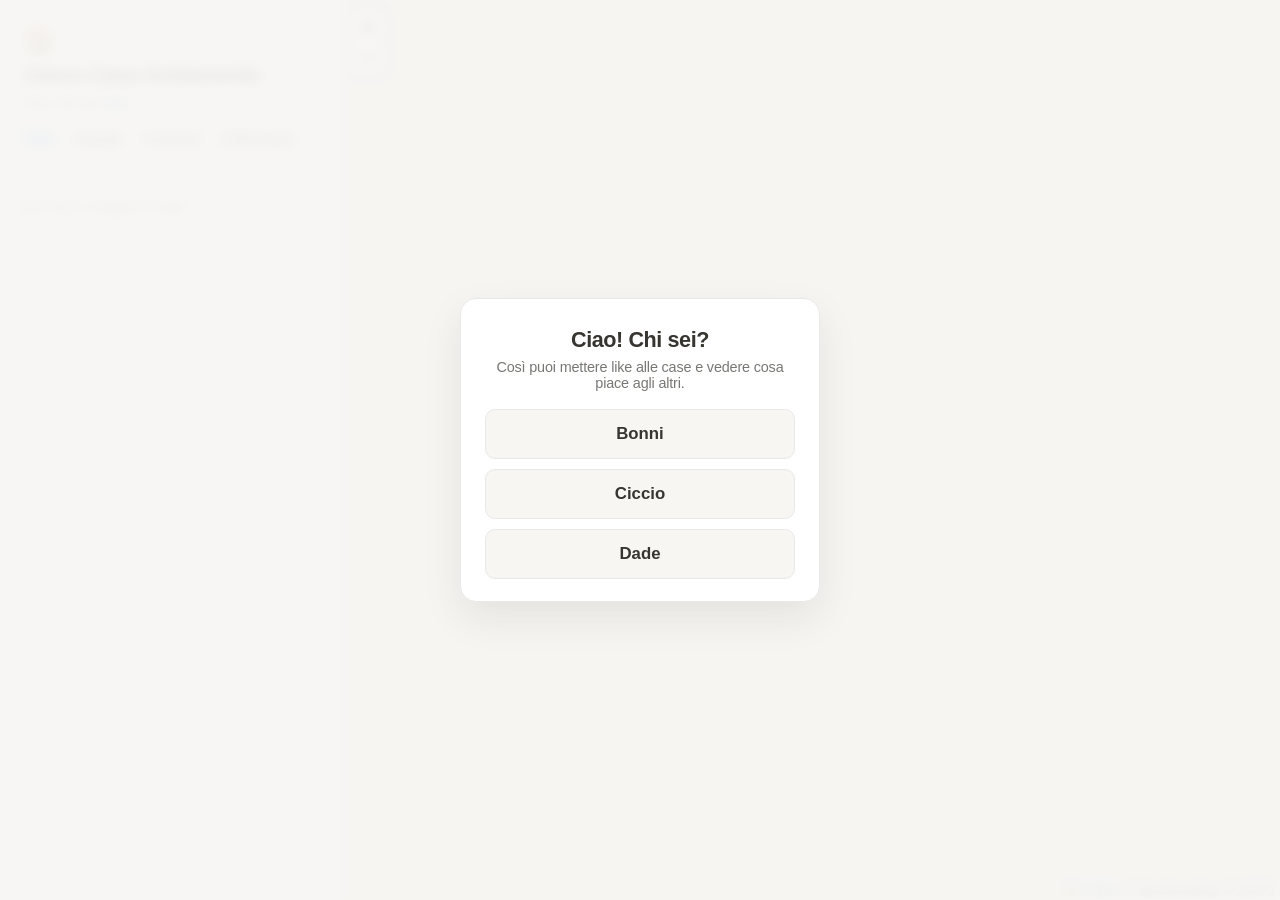
==== index.html @ b99c927e "Cuore del pin più largo e meno allungato." ====
<!DOCTYPE html>
<html lang="it">
<head>
  <meta charset="utf-8" />
  <meta name="viewport" content="width=device-width, initial-scale=1" />
  <title>Cerco Casa Avidamente</title>
  <link rel="stylesheet" href="vendor/leaflet.css" />
  <script src="vendor/leaflet.js"></script>
  <style>
    :root {
      --bg: #fff;
      --page: #f7f6f3;
      --text: #37352f;
      --muted: #787774;
      --border: #e9e9e7;
      --hover: #efefed;
      --blue: #2383e2;
      --blue-bg: #e7f3ff;
      --tag: #f1f1ef;
    }
    * { box-sizing: border-box; }
    html, body { height: 100%; height: 100dvh; margin: 0; }
    body {
      font-family: ui-sans-serif, -apple-system, BlinkMacSystemFont, "Segoe UI", Helvetica, Arial, sans-serif;
      background: var(--page);
      color: var(--text);
      display: grid;
      grid-template-columns: minmax(280px, 340px) 1fr;
      letter-spacing: -0.01em;
    }
    aside {
      background: var(--bg);
      border-right: 1px solid var(--border);
      display: flex;
      flex-direction: column;
      min-height: 0;
    }
    header { padding: 28px 24px 16px; }
    header .emoji { font-size: 1.6rem; line-height: 1; margin-bottom: 8px; }
    header h1 { margin: 0; font-size: 1.35rem; font-weight: 700; letter-spacing: -0.02em; }
    header .sub { margin: 6px 0 0; color: var(--muted); font-size: 0.8rem; line-height: 1.4; }
    header a { color: var(--blue); text-decoration: none; }
    #count { padding: 0 24px 8px; font-size: 0.75rem; color: var(--muted); }
    #list { overflow: auto; flex: 1; padding: 0 8px 16px; }
    .row {
      display: grid;
      grid-template-columns: 1fr auto;
      gap: 4px 12px;
      padding: 10px 12px;
      border-radius: 6px;
      cursor: pointer;
      border: 1px solid transparent;
    }
    .row:hover { background: var(--hover); }
    .row.active { background: var(--blue-bg); border-color: #cce4fc; }
    .row .title { font-size: 0.92rem; font-weight: 550; line-height: 1.3; }
    .row .meta { grid-column: 1 / -1; color: var(--muted); font-size: 0.78rem; line-height: 1.35; }
    .row .price { font-size: 0.92rem; font-weight: 600; white-space: nowrap; }
    .empty { color: var(--muted); padding: 16px 12px; font-size: 0.85rem; }
    #map { width: 100%; height: 100%; min-height: 0; background: #e8e8e6; }
    .leaflet-popup-content-wrapper {
      border-radius: 14px;
      box-shadow: 0 8px 28px rgba(15, 15, 15, .12);
      font-family: inherit;
      padding: 0;
    }
    .leaflet-popup-content { margin: 0; width: 280px !important; }
    .leaflet-popup-tip { box-shadow: none; }
    .card-pop { padding: 0 0 12px; }
    .card-photo {
      width: 100%;
      height: 156px;
      object-fit: cover;
      display: block;
      background: #efefed;
    }
    .card-body { padding: 12px 14px 0; }
    .card-pop .zone { color: var(--muted); font-size: 0.72rem; margin-bottom: 2px; }
    .card-pop h2 { margin: 0 0 10px; font-size: 1rem; font-weight: 650; line-height: 1.3; }
    .facts {
      display: grid;
      grid-template-columns: 1fr 1fr;
      gap: 8px 10px;
      margin: 0 0 12px;
    }
    .fact {
      display: flex;
      align-items: center;
      gap: 6px;
      font-size: 0.78rem;
      color: var(--text);
    }
    .fact svg { width: 16px; height: 16px; flex: none; stroke: #55534e; fill: none; stroke-width: 1.7; }
    .fact span { color: var(--muted); }
    .open {
      display: block;
      text-align: center;
      background: #222;
      color: #fff;
      text-decoration: none;
      border-radius: 8px;
      padding: 8px 10px;
      font-size: 0.82rem;
      font-weight: 600;
    }
    .open:hover { background: #000; }
    .approx { color: var(--muted); font-size: 0.7rem; margin: -6px 0 10px; }
    .filters { padding: 0 16px 12px; display: flex; gap: 6px; flex-wrap: wrap; }
    .chip {
      border: none;
      background: var(--tag);
      color: var(--text);
      border-radius: 4px;
      padding: 4px 10px;
      font-size: 0.78rem;
      cursor: pointer;
      font-family: inherit;
    }
    .chip:hover { background: var(--hover); }
    .chip.active { background: var(--blue-bg); color: var(--blue); font-weight: 550; }
    @media (max-width: 800px) {
      html, body { height: 100%; height: 100dvh; overflow: hidden; }
      body {
        grid-template-columns: 1fr;
        grid-template-rows: minmax(0, 1fr);
      }
      #map { grid-row: 1; grid-column: 1; min-height: 0; }
      aside {
        grid-row: 1;
        grid-column: 1;
        align-self: end;
        z-index: 500;
        height: min(46dvh, 420px);
        border-right: none;
        border-bottom: none;
        border-radius: 16px 16px 0 0;
        box-shadow: 0 -8px 28px rgba(15, 15, 15, .12);
        padding-bottom: env(safe-area-inset-bottom);
      }
      aside::before {
        content: "";
        width: 36px;
        height: 4px;
        border-radius: 99px;
        background: #d9d9d6;
        margin: 8px auto 0;
        flex: none;
      }
      header { padding: 6px 16px 4px; }
      header .emoji { display: none; }
      header h1 { font-size: 1.05rem; }
      header .sub { display: none; }
      .filters {
        flex-wrap: nowrap;
        overflow-x: auto;
        padding: 0 12px 8px;
        -webkit-overflow-scrolling: touch;
      }
      .chip { flex: none; padding: 8px 12px; min-height: 36px; }
      #count { padding: 0 16px 4px; }
      #list { padding-bottom: 8px; }
      .leaflet-popup-content { width: min(280px, calc(100vw - 48px)) !important; }
      .leaflet-control-zoom { margin-top: 12px !important; }
    }

    #who-gate {
      position: fixed; inset: 0; z-index: 2000;
      display: flex; align-items: center; justify-content: center;
      background: rgba(247, 246, 243, 0.92);
      backdrop-filter: blur(6px);
      -webkit-backdrop-filter: blur(6px);
      padding: 24px;
    }
    #who-gate[hidden] { display: none !important; }
    .who-card {
      background: var(--bg);
      border: 1px solid var(--border);
      border-radius: 16px;
      padding: 28px 24px 22px;
      width: min(360px, 100%);
      box-shadow: 0 16px 40px rgba(15,15,15,.08);
      text-align: center;
    }
    .who-card h2 { margin: 0 0 6px; font-size: 1.35rem; letter-spacing: -0.02em; }
    .who-card p { margin: 0 0 18px; color: var(--muted); font-size: 0.9rem; }
    .who-choices { display: grid; gap: 10px; }
    .who-btn {
      border: 1px solid var(--border);
      background: var(--page);
      border-radius: 10px;
      padding: 14px 16px;
      font: inherit;
      font-size: 1.05rem;
      font-weight: 600;
      cursor: pointer;
      color: var(--text);
    }
    .who-btn:hover { background: var(--blue-bg); border-color: #cce4fc; color: var(--blue); }
    .who-me {
      display: inline-flex; align-items: center; gap: 8px;
      margin-top: 10px; font-size: 0.78rem; color: var(--muted);
    }
    .who-me button {
      border: none; background: transparent; color: var(--blue);
      font: inherit; font-size: inherit; cursor: pointer; padding: 0;
      text-decoration: underline;
    }
    .likes-line {
      grid-column: 1 / -1;
      font-size: 0.75rem;
      color: var(--muted);
      margin-top: 2px;
      min-height: 1.1em;
    }
    .like-btn {
      display: inline-flex; align-items: center; justify-content: center; gap: 6px;
      border: 1px solid var(--border);
      background: var(--bg);
      border-radius: 8px;
      padding: 8px 10px;
      font: inherit;
      font-size: 0.82rem;
      font-weight: 600;
      cursor: pointer;
      color: var(--text);
      width: 100%;
      margin-bottom: 8px;
    }
    .like-btn.on { background: #ffe8ec; border-color: #ffc9d1; color: #e03131; }
    .like-btn .heart { font-size: 1rem; line-height: 1; }
    .row-like {
      border: none; background: transparent; cursor: pointer;
      font-size: 1rem; padding: 0 2px; line-height: 1;
      color: #c4c3bf;
    }
    .row-like.on { color: #e03131; }
    .row { grid-template-columns: 1fr auto auto; }

    .pin-heart-wrap { background: transparent !important; border: none !important; }
    .pin-heart {
      width: 30px;
      height: 30px;
      border-radius: 50%;
      background: #e03131;
      display: flex;
      align-items: center;
      justify-content: center;
      box-shadow: 0 1px 4px rgba(15, 15, 15, .28);
      border: 2px solid #fff;
    }
    .pin-heart svg {
      width: 16px;
      height: 14px;
      display: block;
    }
  </style>
</head>
<body>

  <div id="who-gate" hidden>
    <div class="who-card">
      <h2>Ciao! Chi sei?</h2>
      <p>Così puoi mettere like alle case e vedere cosa piace agli altri.</p>
      <div class="who-choices">
        <button type="button" class="who-btn" data-person="Bonni">Bonni</button>
        <button type="button" class="who-btn" data-person="Ciccio">Ciccio</button>
        <button type="button" class="who-btn" data-person="Dade">Dade</button>
      </div>
    </div>
  </div>
  <aside>
    <header>
      <div class="emoji">🏠</div>
      <h1>Cerco Casa Avidamente</h1>
      <p class="sub">Solo i link del <a href="https://docs.google.com/spreadsheets/d/1HYXLX9SNe0J6xJBuxV6XUrnqAojN1Qf0iowcfWVIrMM/edit?gid=0#gid=0" target="_blank" rel="noopener">foglio</a><br/><span id="updated"></span></p>
    </header>
    <div class="filters" id="filters">
      <button class="chip active" data-filter="all">Tutti</button>
      <button class="chip" data-filter="garage">Garage</button>
      <button class="chip" data-filter="3bed">3 camere</button>
      <button class="chip" data-filter="under280">≤280 €/testa</button>
    </div>
    <div id="count"></div>
    <div id="list"></div>
  </aside>
  <div id="map"></div>
  <script>
    const SHEET_ID = "1HYXLX9SNe0J6xJBuxV6XUrnqAojN1Qf0iowcfWVIrMM";

    const PEOPLE = ["Bonni", "Ciccio", "Dade"];
    const PERSON_KEY = "affitti-re-person";
    // Google Apps Script web app (Anyone). Updated after deploy.
    const LIKES_API_URL = "https://script.google.com/macros/s/AKfycbyewMC6joL46lI2bLbFITNn_xyRZAvNdd2BLjMhEVPxFJ4KLk8bFptOIs-_1Mjq9XA/exec";
    let currentPerson = localStorage.getItem(PERSON_KEY) || "";
    // likesById: { [listingId]: ["Bonni", "Dade"] }
    let likesById = {};

    function likersOf(id) {
      return (likesById[id] || []).slice().sort((a, b) => PEOPLE.indexOf(a) - PEOPLE.indexOf(b));
    }
    function likesLabel(id) {
      const names = likersOf(id);
      if (!names.length) return "";
      if (names.length === 1) return "Piace a " + names[0];
      if (names.length === 2) return "Piace a " + names[0] + " e " + names[1];
      return "Piace a " + names.slice(0, -1).join(", ") + " e " + names[names.length - 1];
    }
    function iLiked(id) {
      return !!currentPerson && likersOf(id).includes(currentPerson);
    }

    async function fetchLikes() {
      if (!LIKES_API_URL || LIKES_API_URL.indexOf("PLACEHOLDER") >= 0) {
        try {
          const raw = localStorage.getItem("affitti-re-likes-cache");
          likesById = raw ? JSON.parse(raw) : {};
        } catch (_) { likesById = {}; }
        return;
      }
      try {
        const res = await fetch(LIKES_API_URL + "?t=" + Date.now());
        const data = await res.json();
        likesById = data.likes || {};
        localStorage.setItem("affitti-re-likes-cache", JSON.stringify(likesById));
      } catch (err) {
        console.warn("likes fetch", err);
        try {
          const raw = localStorage.getItem("affitti-re-likes-cache");
          likesById = raw ? JSON.parse(raw) : {};
        } catch (_) { likesById = {}; }
      }
    }

    async function setLike(id, like) {
      if (!currentPerson) return;
      const set = new Set(likersOf(id));
      if (like) set.add(currentPerson); else set.delete(currentPerson);
      likesById[id] = Array.from(set);
      localStorage.setItem("affitti-re-likes-cache", JSON.stringify(likesById));
      render(allItems.filter(matches));
      if (!LIKES_API_URL || LIKES_API_URL.indexOf("PLACEHOLDER") >= 0) return;
      try {
        const q = "?id=" + encodeURIComponent(String(id))
          + "&person=" + encodeURIComponent(currentPerson)
          + "&like=" + (like ? "1" : "0")
          + "&t=" + Date.now();
        const res = await fetch(LIKES_API_URL + q);
        const data = await res.json();
        if (data && data.likes) {
          likesById = data.likes;
          localStorage.setItem("affitti-re-likes-cache", JSON.stringify(likesById));
        }
        render(allItems.filter(matches));
      } catch (err) {
        console.warn("likes save", err);
      }
    }

    function showGate(force) {
      const gate = document.getElementById("who-gate");
      if (!force && currentPerson && PEOPLE.includes(currentPerson)) {
        gate.hidden = true;
        updateWhoMe();
        return false;
      }
      gate.hidden = false;
      return true;
    }
    function updateWhoMe() {
      let el = document.getElementById("who-me");
      if (!el) {
        el = document.createElement("div");
        el.id = "who-me";
        el.className = "who-me";
        const header = document.querySelector("aside header");
        if (header) header.appendChild(el);
      }
      if (!currentPerson) { el.textContent = ""; return; }
      el.innerHTML = "Sei <strong>" + currentPerson + "</strong> · <button type=\"button\" id=\"who-change\">Cambia</button>";
      const btn = document.getElementById("who-change");
      if (btn) btn.onclick = () => showGate(true);
    }
    document.getElementById("who-gate").addEventListener("click", (e) => {
      const btn = e.target.closest(".who-btn");
      if (!btn) return;
      currentPerson = btn.dataset.person;
      localStorage.setItem(PERSON_KEY, currentPerson);
      document.getElementById("who-gate").hidden = true;
      updateWhoMe();
      render(allItems.filter(matches));
    });

    const ICONS = {
      price: '<svg viewBox="0 0 24 24"><path d="M12 2v20M17 6.5c0-1.5-2-2.5-5-2.5S7 5 7 7.5 9.5 10 12 10s5 1.2 5 3.5S14.5 16 12 16s-5-1-5-2.5"/></svg>',
      mq: '<svg viewBox="0 0 24 24"><path d="M4 8V4h4M20 8V4h-4M4 16v4h4M20 16v4h-4"/><path d="M9 12h6"/></svg>',
      rooms: '<svg viewBox="0 0 24 24"><path d="M4 18V9l8-5 8 5v9"/><path d="M9 18v-5h6v5"/></svg>',
      baths: '<svg viewBox="0 0 24 24"><path d="M5 11h14v3a5 5 0 0 1-5 5H10a5 5 0 0 1-5-5v-3z"/><path d="M7 11V7a2 2 0 0 1 2-2h1"/></svg>',
      floor: '<svg viewBox="0 0 24 24"><path d="M7 21V7l10-3v17"/><path d="M7 11h10M7 16h10"/></svg>',
      furn: '<svg viewBox="0 0 24 24"><path d="M4 13v5M20 13v5M3 13h18v-2a3 3 0 0 0-3-3H6a3 3 0 0 0-3 3v2z"/><path d="M6 8V6a2 2 0 0 1 2-2h8a2 2 0 0 1 2 2v2"/></svg>',
      garage: '<svg viewBox="0 0 24 24"><path d="M4 20V10l8-5 8 5v10"/><path d="M8 20v-6h8v6"/></svg>'
    };

    function listingId(url) {
      if (!url) return "";
      const m = String(url).match(/(?:annunci|immobili|immobile)\/(\d+)/);
      return m ? m[1] : "";
    }
    function cleanUrl(url) {
      return String(url || "").split("#")[0].split("?")[0];
    }

    function loadSheet() {
      return new Promise((resolve, reject) => {
        let done = false;
        const finish = (fn, value) => {
          if (done) return;
          done = true;
          clearTimeout(timer);
          fn(value);
        };
        const prev = window.google;
        window.google = {
          visualization: {
            Query: {
              setResponse(data) {
                window.google = prev;
                finish(resolve, data);
              }
            }
          }
        };
        const s = document.createElement("script");
        s.src = "https://docs.google.com/spreadsheets/d/" + SHEET_ID + "/gviz/tq?tqx=out:json&gid=0&headers=0&t=" + Date.now();
        s.onerror = () => finish(reject, new Error("sheet"));
        document.head.appendChild(s);
        const timer = setTimeout(() => finish(reject, new Error("sheet-timeout")), 12000);
      });
    }

    function rowsFromSheet(data) {
      const rows = (data.table && data.table.rows) || [];
      const out = [];
      for (const row of rows) {
        const cells = row.c || [];
        const noteB = cells[1] && (cells[1].v || cells[1].f);
        const noteBStr = noteB != null ? String(noteB).trim() : "";
        // Solo i duplicati restano fuori mappa; le altre note in B sono di Davide.
        if (/^Duplicato\b/i.test(noteBStr)) continue;
        const cell = cells[0];
        const v = cell && (cell.v || cell.f);
        if (!v) continue;
        const s = String(v).trim();
        if (!/^https?:\/\//i.test(s)) continue;
        const noteC = cells[2] && (cells[2].v || cells[2].f);
        const noteCStr = noteC != null ? String(noteC).trim() : "";
        out.push({ url: s, noteB: noteBStr, noteC: noteCStr });
      }
      return out;
    }

        const map = L.map("map", { zoomControl: true }).setView([44.69, 10.63], 12);
    window.addEventListener("resize", () => map.invalidateSize());
    if (window.matchMedia("(max-width: 800px)").matches) {
      setTimeout(() => map.invalidateSize(), 200);
    }

    const base = L.tileLayer("https://server.arcgisonline.com/ArcGIS/rest/services/Canvas/World_Light_Gray_Base/MapServer/tile/{z}/{y}/{x}", {
      maxZoom: 16,
      attribution: "Tiles &copy; Esri"
    }).addTo(map);
    const labels = L.tileLayer("https://server.arcgisonline.com/ArcGIS/rest/services/Canvas/World_Light_Gray_Reference/MapServer/tile/{z}/{y}/{x}", {
      maxZoom: 16
    }).addTo(map);
    let tileErrors = 0;
    function useFallbackTiles() {
      if (map._fallbackTiles) return;
      map._fallbackTiles = true;
      map.removeLayer(base);
      map.removeLayer(labels);
      L.tileLayer("https://{s}.basemaps.cartocdn.com/light_all/{z}/{x}/{y}{r}.png", {
        maxZoom: 19,
        subdomains: "abcd",
        attribution: "&copy; OpenStreetMap &copy; CARTO"
      }).addTo(map);
    }
    base.on("tileerror", () => { if (++tileErrors > 3) useFallbackTiles(); });
    [0, 250, 800].forEach((ms) => setTimeout(() => map.invalidateSize(), ms));

    const markers = {};

    function fact(icon, label) {
      if (label == null || label === "") return "";
      return `<div class="fact">${icon}<span>${label}</span></div>`;
    }
    function popupHtml(item) {
      const d = item.detail || {};
      const title = d.title || "Annuncio";
      const facts = [
        fact(ICONS.price, d.price != null ? d.price + " €/mese" : null),
        fact(ICONS.price, d.sheetExpenses ? ("Spese/consumi: " + d.sheetExpenses) : (d.expenses != null ? d.expenses + " € spese/consumi" : "Spese/consumi: non indicate")),
        fact(ICONS.mq, d.mq ? d.mq + " m²" : null),
        fact(ICONS.rooms, d.bedrooms ? d.bedrooms + (d.bedrooms === 1 ? " camera" : " camere") : null),
        fact(ICONS.baths, d.baths ? d.baths + " bagno" : null),
        fact(ICONS.floor, d.floor ? d.floor + " piano" : null),
        fact(ICONS.furn, d.furnished === true ? "Arredato" : d.furnished === false ? "Non arredato" : null),
        fact(ICONS.garage, d.garage ? "Garage" : null)
      ].filter(Boolean).join("");
      const photo = d.image ? `<img class="card-photo" src="${d.image}" alt="">` : "";
      return `<div class="card-pop">
        ${photo}
        <div class="card-body">
        <div class="zone">${d.available === false ? "Non più in annuncio" : (d.zone || "Zona non indicata")}</div>
        <h2>${title}</h2>
        ${d.approx ? '<div class="approx">Posizione di zona</div>' : ""}
        <div class="facts">${facts || '<div class="fact"><span>Dettagli in arrivo</span></div>'}</div>
        <div class="likes-line">${likesLabel(item.id)}</div>
        <button type="button" class="like-btn${iLiked(item.id) ? " on" : ""}" data-like-id="${item.id}">
          <span class="heart">${iLiked(item.id) ? "♥" : "♡"}</span>
          ${iLiked(item.id) ? "Ti piace" : "Mi piace"}
        </button>
        <a class="open" href="${item.url}" target="_blank" rel="noopener">Apri annuncio</a>
        </div>
      </div>`;
    }

    let allItems = [];
    const activeFilters = new Set();

    function perPerson(item) {
      const price = item.detail && item.detail.price;
      return price == null ? Infinity : price / 3;
    }
    function matches(item) {
      const d = item.detail || {};
      if (activeFilters.has("garage") && !d.garage) return false;
      if (activeFilters.has("3bed") && (d.bedrooms || 0) < 3) return false;
      if (activeFilters.has("under280") && perPerson(item) > 280) return false;
      return true;
    }

    function pinStyle(d) {
      if (d.available === false) {
        return { radius: 8, color: "#fff", weight: 2, fillColor: "#e03131", fillOpacity: 1 };
      }
      if (d.approx === true || d.zoneSpecified === false || !d.zone) {
        return { radius: 9, color: "#2383e2", weight: 2, dashArray: "4 3", fillColor: "#9dc7f0", fillOpacity: 0.85 };
      }
      return { radius: 8, color: "#fff", weight: 2, fillColor: "#2383e2", fillOpacity: 1 };
    }
    function hasLikes(id) {
      return likersOf(id).length > 0;
    }
    function makeMarker(item, d) {
      const latlng = [d.lat, d.lng];
      if (hasLikes(item.id)) {
        const icon = L.divIcon({
          className: "pin-heart-wrap",
          html: '<div class="pin-heart"><svg viewBox="0 0 24 20" aria-hidden="true"><path fill="#fff" d="M12 18.4S2.5 12.2 2.5 7.2C2.5 4.3 4.7 2.2 7.5 2.2c1.7 0 3.2.9 4.5 2.4C13.3 3.1 14.8 2.2 16.5 2.2c2.8 0 5 2.1 5 5 0 5-9.5 11.2-9.5 11.2z"/></svg></div>',
          iconSize: [30, 30],
          iconAnchor: [15, 15],
          popupAnchor: [0, -14]
        });
        return L.marker(latlng, { icon, zIndexOffset: 200 });
      }
      return L.circleMarker(latlng, pinStyle(d));
    }

    function render(items) {
      const list = document.getElementById("list");
      list.innerHTML = "";
      Object.values(markers).forEach(m => map.removeLayer(m));
      Object.keys(markers).forEach(k => delete markers[k]);
      document.getElementById("count").textContent =
        items.length + (items.length === 1 ? " casa" : " case");
      if (!items.length) {
        list.innerHTML = '<p class="empty">' + (!activeFilters.size ? "Nessun link nel foglio." : "Niente con questi filtri.") + '</p>';
        return;
      }
      const bounds = [];
      items.forEach((item) => {
        const d = item.detail || {};
        const hasPin = d.lat != null && d.lng != null;
        let marker = null;
        if (hasPin) {
          marker = makeMarker(item, d)
            .addTo(map)
            .bindPopup(popupHtml(item), { maxWidth: 300, minWidth: 260 });
          marker.on("popupopen", () => {
            const btn = document.querySelector('.like-btn[data-like-id="' + item.id + '"]');
            if (btn) btn.onclick = (ev) => {
              ev.preventDefault();
              ev.stopPropagation();
              setLike(item.id, !iLiked(item.id));
            };
          });
          markers[item.id] = marker;
          bounds.push([d.lat, d.lng]);
        }
        const row = document.createElement("div");
        row.className = "row";
        const bits = [
          d.available === false ? "non più in annuncio" : d.zone,
          d.mq ? d.mq + " m²" : null,
          d.bedrooms ? d.bedrooms + (d.bedrooms === 1 ? " camera" : " camere") : null,
          d.garage ? "garage" : null,
          !hasPin ? "posizione da leggere" : null
        ].filter(Boolean);
        const liked = iLiked(item.id);
        const likeText = likesLabel(item.id);
        row.innerHTML = `
          <div class="title">${d.title || "Annuncio"}</div>
          <button type="button" class="row-like${liked ? " on" : ""}" data-like-id="${item.id}" aria-label="Mi piace">${liked ? "♥" : "♡"}</button>
          <div class="price">${d.price != null ? d.price + " €" : ""}</div>
          <div class="meta">${[...(bits), d.sheetExpenses ? ("spese/consumi: " + d.sheetExpenses) : (d.expenses != null ? d.expenses + " € spese/consumi" : (d.price != null ? "spese/consumi non indicate" : null)), likeText || null].filter(Boolean).join(" · ") || item.url}</div>`;
        row.querySelector(".row-like").addEventListener("click", (ev) => {
          ev.preventDefault();
          ev.stopPropagation();
          setLike(item.id, !iLiked(item.id));
        });
        row.addEventListener("click", () => {
          document.querySelectorAll(".row").forEach(c => c.classList.remove("active"));
          row.classList.add("active");
          if (marker) {
            map.setView([d.lat, d.lng], 15);
            marker.openPopup();
          } else {
            window.open(item.url, "_blank", "noopener");
          }
        });
        list.appendChild(row);
      });
      const mobile = window.matchMedia("(max-width: 800px)").matches;
      if (bounds.length) map.fitBounds(bounds, { padding: mobile ? [24, 24, 280, 24] : [40, 40], maxZoom: 14 });
      setTimeout(() => map.invalidateSize(), 50);
    }


    document.getElementById("filters").addEventListener("click", (e) => {
      const btn = e.target.closest(".chip");
      if (!btn) return;
      const filter = btn.dataset.filter;
      const chips = document.querySelectorAll(".chip");
      if (filter === "all") {
        activeFilters.clear();
      } else if (activeFilters.has(filter)) {
        activeFilters.delete(filter);
      } else {
        activeFilters.add(filter);
      }
      chips.forEach(c => c.classList.toggle("active", activeFilters.has(c.dataset.filter)));
      document.querySelector('[data-filter="all"]').classList.toggle("active", activeFilters.size === 0);
      render(allItems.filter(matches));
    });

    showGate(false);
    (async () => {
      try {
        const [sheet, detailsRes] = await Promise.all([
          loadSheet(),
          fetch("details.json?t=" + Date.now()).then(r => r.ok ? r.json() : {}),
          fetchLikes()
        ]);
        const sheetRows = rowsFromSheet(sheet);
        const seen = new Set();
        const items = [];
        for (const row of sheetRows) {
          const url = row.url;
          const id = listingId(url) || cleanUrl(url);
          if (!id || seen.has(id)) continue;
          seen.add(id);
          const detail = Object.assign({}, detailsRes[id] || {});
          if (row.noteC) detail.sheetExpenses = row.noteC;
          if (row.noteB) detail.sheetNote = row.noteB;
          const beds = Number(detail.bedrooms);
          const people = Number(detail.maxPeople);
          if (Number.isFinite(beds) && beds < 2) continue;
          if (Number.isFinite(people) && people <= 2) continue;
          items.push({ id, url: cleanUrl(url), detail });
        }
        document.getElementById("updated").textContent = "Aggiornato dal foglio · " + items.length + " case";
        allItems = items;
        render(items.filter(matches));
      } catch (err) {
        document.getElementById("list").innerHTML = '<p class="empty">Non riesco a leggere il foglio.</p>';
        console.error(err);
      }
    })();
  </script>
</body>
</html>
---- vendor/leaflet.css ----
/* required styles */

.leaflet-pane,
.leaflet-tile,
.leaflet-marker-icon,
.leaflet-marker-shadow,
.leaflet-tile-container,
.leaflet-pane > svg,
.leaflet-pane > canvas,
.leaflet-zoom-box,
.leaflet-image-layer,
.leaflet-layer {
	position: absolute;
	left: 0;
	top: 0;
	}
.leaflet-container {
	overflow: hidden;
	}
.leaflet-tile,
.leaflet-marker-icon,
.leaflet-marker-shadow {
	-webkit-user-select: none;
	   -moz-user-select: none;
	        user-select: none;
	  -webkit-user-drag: none;
	}
/* Prevents IE11 from highlighting tiles in blue */
.leaflet-tile::selection {
	background: transparent;
}
/* Safari renders non-retina tile on retina better with this, but Chrome is worse */
.leaflet-safari .leaflet-tile {
	image-rendering: -webkit-optimize-contrast;
	}
/* hack that prevents hw layers "stretching" when loading new tiles */
.leaflet-safari .leaflet-tile-container {
	width: 1600px;
	height: 1600px;
	-webkit-transform-origin: 0 0;
	}
.leaflet-marker-icon,
.leaflet-marker-shadow {
	display: block;
	}
/* .leaflet-container svg: reset svg max-width decleration shipped in Joomla! (joomla.org) 3.x */
/* .leaflet-container img: map is broken in FF if you have max-width: 100% on tiles */
.leaflet-container .leaflet-overlay-pane svg {
	max-width: none !important;
	max-height: none !important;
	}
.leaflet-container .leaflet-marker-pane img,
.leaflet-container .leaflet-shadow-pane img,
.leaflet-container .leaflet-tile-pane img,
.leaflet-container img.leaflet-image-layer,
.leaflet-container .leaflet-tile {
	max-width: none !important;
	max-height: none !important;
	width: auto;
	padding: 0;
	}

.leaflet-container img.leaflet-tile {
	/* See: https://bugs.chromium.org/p/chromium/issues/detail?id=600120 */
	mix-blend-mode: plus-lighter;
}

.leaflet-container.leaflet-touch-zoom {
	-ms-touch-action: pan-x pan-y;
	touch-action: pan-x pan-y;
	}
.leaflet-container.leaflet-touch-drag {
	-ms-touch-action: pinch-zoom;
	/* Fallback for FF which doesn't support pinch-zoom */
	touch-action: none;
	touch-action: pinch-zoom;
}
.leaflet-container.leaflet-touch-drag.leaflet-touch-zoom {
	-ms-touch-action: none;
	touch-action: none;
}
.leaflet-container {
	-webkit-tap-highlight-color: transparent;
}
.leaflet-container a {
	-webkit-tap-highlight-color: rgba(51, 181, 229, 0.4);
}
.leaflet-tile {
	filter: inherit;
	visibility: hidden;
	}
.leaflet-tile-loaded {
	visibility: inherit;
	}
.leaflet-zoom-box {
	width: 0;
	height: 0;
	-moz-box-sizing: border-box;
	     box-sizing: border-box;
	z-index: 800;
	}
/* workaround for https://bugzilla.mozilla.org/show_bug.cgi?id=888319 */
.leaflet-overlay-pane svg {
	-moz-user-select: none;
	}

.leaflet-pane         { z-index: 400; }

.leaflet-tile-pane    { z-index: 200; }
.leaflet-overlay-pane { z-index: 400; }
.leaflet-shadow-pane  { z-index: 500; }
.leaflet-marker-pane  { z-index: 600; }
.leaflet-tooltip-pane   { z-index: 650; }
.leaflet-popup-pane   { z-index: 700; }

.leaflet-map-pane canvas { z-index: 100; }
.leaflet-map-pane svg    { z-index: 200; }

.leaflet-vml-shape {
	width: 1px;
	height: 1px;
	}
.lvml {
	behavior: url(#default#VML);
	display: inline-block;
	position: absolute;
	}


/* control positioning */

.leaflet-control {
	position: relative;
	z-index: 800;
	pointer-events: visiblePainted; /* IE 9-10 doesn't have auto */
	pointer-events: auto;
	}
.leaflet-top,
.leaflet-bottom {
	position: absolute;
	z-index: 1000;
	pointer-events: none;
	}
.leaflet-top {
	top: 0;
	}
.leaflet-right {
	right: 0;
	}
.leaflet-bottom {
	bottom: 0;
	}
.leaflet-left {
	left: 0;
	}
.leaflet-control {
	float: left;
	clear: both;
	}
.leaflet-right .leaflet-control {
	float: right;
	}
.leaflet-top .leaflet-control {
	margin-top: 10px;
	}
.leaflet-bottom .leaflet-control {
	margin-bottom: 10px;
	}
.leaflet-left .leaflet-control {
	margin-left: 10px;
	}
.leaflet-right .leaflet-control {
	margin-right: 10px;
	}


/* zoom and fade animations */

.leaflet-fade-anim .leaflet-popup {
	opacity: 0;
	-webkit-transition: opacity 0.2s linear;
	   -moz-transition: opacity 0.2s linear;
	        transition: opacity 0.2s linear;
	}
.leaflet-fade-anim .leaflet-map-pane .leaflet-popup {
	opacity: 1;
	}
.leaflet-zoom-animated {
	-webkit-transform-origin: 0 0;
	    -ms-transform-origin: 0 0;
	        transform-origin: 0 0;
	}
svg.leaflet-zoom-animated {
	will-change: transform;
}

.leaflet-zoom-anim .leaflet-zoom-animated {
	-webkit-transition: -webkit-transform 0.25s cubic-bezier(0,0,0.25,1);
	   -moz-transition:    -moz-transform 0.25s cubic-bezier(0,0,0.25,1);
	        transition:         transform 0.25s cubic-bezier(0,0,0.25,1);
	}
.leaflet-zoom-anim .leaflet-tile,
.leaflet-pan-anim .leaflet-tile {
	-webkit-transition: none;
	   -moz-transition: none;
	        transition: none;
	}

.leaflet-zoom-anim .leaflet-zoom-hide {
	visibility: hidden;
	}


/* cursors */

.leaflet-interactive {
	cursor: pointer;
	}
.leaflet-grab {
	cursor: -webkit-grab;
	cursor:    -moz-grab;
	cursor:         grab;
	}
.leaflet-crosshair,
.leaflet-crosshair .leaflet-interactive {
	cursor: crosshair;
	}
.leaflet-popup-pane,
.leaflet-control {
	cursor: auto;
	}
.leaflet-dragging .leaflet-grab,
.leaflet-dragging .leaflet-grab .leaflet-interactive,
.leaflet-dragging .leaflet-marker-draggable {
	cursor: move;
	cursor: -webkit-grabbing;
	cursor:    -moz-grabbing;
	cursor:         grabbing;
	}

/* marker & overlays interactivity */
.leaflet-marker-icon,
.leaflet-marker-shadow,
.leaflet-image-layer,
.leaflet-pane > svg path,
.leaflet-tile-container {
	pointer-events: none;
	}

.leaflet-marker-icon.leaflet-interactive,
.leaflet-image-layer.leaflet-interactive,
.leaflet-pane > svg path.leaflet-interactive,
svg.leaflet-image-layer.leaflet-interactive path {
	pointer-events: visiblePainted; /* IE 9-10 doesn't have auto */
	pointer-events: auto;
	}

/* visual tweaks */

.leaflet-container {
	background: #ddd;
	outline-offset: 1px;
	}
.leaflet-container a {
	color: #0078A8;
	}
.leaflet-zoom-box {
	border: 2px dotted #38f;
	background: rgba(255,255,255,0.5);
	}


/* general typography */
.leaflet-container {
	font-family: "Helvetica Neue", Arial, Helvetica, sans-serif;
	font-size: 12px;
	font-size: 0.75rem;
	line-height: 1.5;
	}


/* general toolbar styles */

.leaflet-bar {
	box-shadow: 0 1px 5px rgba(0,0,0,0.65);
	border-radius: 4px;
	}
.leaflet-bar a {
	background-color: #fff;
	border-bottom: 1px solid #ccc;
	width: 26px;
	height: 26px;
	line-height: 26px;
	display: block;
	text-align: center;
	text-decoration: none;
	color: black;
	}
.leaflet-bar a,
.leaflet-control-layers-toggle {
	background-position: 50% 50%;
	background-repeat: no-repeat;
	display: block;
	}
.leaflet-bar a:hover,
.leaflet-bar a:focus {
	background-color: #f4f4f4;
	}
.leaflet-bar a:first-child {
	border-top-left-radius: 4px;
	border-top-right-radius: 4px;
	}
.leaflet-bar a:last-child {
	border-bottom-left-radius: 4px;
	border-bottom-right-radius: 4px;
	border-bottom: none;
	}
.leaflet-bar a.leaflet-disabled {
	cursor: default;
	background-color: #f4f4f4;
	color: #bbb;
	}

.leaflet-touch .leaflet-bar a {
	width: 30px;
	height: 30px;
	line-height: 30px;
	}
.leaflet-touch .leaflet-bar a:first-child {
	border-top-left-radius: 2px;
	border-top-right-radius: 2px;
	}
.leaflet-touch .leaflet-bar a:last-child {
	border-bottom-left-radius: 2px;
	border-bottom-right-radius: 2px;
	}

/* zoom control */

.leaflet-control-zoom-in,
.leaflet-control-zoom-out {
	font: bold 18px 'Lucida Console', Monaco, monospace;
	text-indent: 1px;
	}

.leaflet-touch .leaflet-control-zoom-in, .leaflet-touch .leaflet-control-zoom-out  {
	font-size: 22px;
	}


/* layers control */

.leaflet-control-layers {
	box-shadow: 0 1px 5px rgba(0,0,0,0.4);
	background: #fff;
	border-radius: 5px;
	}
.leaflet-control-layers-toggle {
	background-image: url(images/layers.png);
	width: 36px;
	height: 36px;
	}
.leaflet-retina .leaflet-control-layers-toggle {
	background-image: url(images/layers-2x.png);
	background-size: 26px 26px;
	}
.leaflet-touch .leaflet-control-layers-toggle {
	width: 44px;
	height: 44px;
	}
.leaflet-control-layers .leaflet-control-layers-list,
.leaflet-control-layers-expanded .leaflet-control-layers-toggle {
	display: none;
	}
.leaflet-control-layers-expanded .leaflet-control-layers-list {
	display: block;
	position: relative;
	}
.leaflet-control-layers-expanded {
	padding: 6px 10px 6px 6px;
	color: #333;
	background: #fff;
	}
.leaflet-control-layers-scrollbar {
	overflow-y: scroll;
	overflow-x: hidden;
	padding-right: 5px;
	}
.leaflet-control-layers-selector {
	margin-top: 2px;
	position: relative;
	top: 1px;
	}
.leaflet-control-layers label {
	display: block;
	font-size: 13px;
	font-size: 1.08333em;
	}
.leaflet-control-layers-separator {
	height: 0;
	border-top: 1px solid #ddd;
	margin: 5px -10px 5px -6px;
	}

/* Default icon URLs */
.leaflet-default-icon-path { /* used only in path-guessing heuristic, see L.Icon.Default */
	background-image: url(images/marker-icon.png);
	}


/* attribution and scale controls */

.leaflet-container .leaflet-control-attribution {
	background: #fff;
	background: rgba(255, 255, 255, 0.8);
	margin: 0;
	}
.leaflet-control-attribution,
.leaflet-control-scale-line {
	padding: 0 5px;
	color: #333;
	line-height: 1.4;
	}
.leaflet-control-attribution a {
	text-decoration: none;
	}
.leaflet-control-attribution a:hover,
.leaflet-control-attribution a:focus {
	text-decoration: underline;
	}
.leaflet-attribution-flag {
	display: inline !important;
	vertical-align: baseline !important;
	width: 1em;
	height: 0.6669em;
	}
.leaflet-left .leaflet-control-scale {
	margin-left: 5px;
	}
.leaflet-bottom .leaflet-control-scale {
	margin-bottom: 5px;
	}
.leaflet-control-scale-line {
	border: 2px solid #777;
	border-top: none;
	line-height: 1.1;
	padding: 2px 5px 1px;
	white-space: nowrap;
	-moz-box-sizing: border-box;
	     box-sizing: border-box;
	background: rgba(255, 255, 255, 0.8);
	text-shadow: 1px 1px #fff;
	}
.leaflet-control-scale-line:not(:first-child) {
	border-top: 2px solid #777;
	border-bottom: none;
	margin-top: -2px;
	}
.leaflet-control-scale-line:not(:first-child):not(:last-child) {
	border-bottom: 2px solid #777;
	}

.leaflet-touch .leaflet-control-attribution,
.leaflet-touch .leaflet-control-layers,
.leaflet-touch .leaflet-bar {
	box-shadow: none;
	}
.leaflet-touch .leaflet-control-layers,
.leaflet-touch .leaflet-bar {
	border: 2px solid rgba(0,0,0,0.2);
	background-clip: padding-box;
	}


/* popup */

.leaflet-popup {
	position: absolute;
	text-align: center;
	margin-bottom: 20px;
	}
.leaflet-popup-content-wrapper {
	padding: 1px;
	text-align: left;
	border-radius: 12px;
	}
.leaflet-popup-content {
	margin: 13px 24px 13px 20px;
	line-height: 1.3;
	font-size: 13px;
	font-size: 1.08333em;
	min-height: 1px;
	}
.leaflet-popup-content p {
	margin: 17px 0;
	margin: 1.3em 0;
	}
.leaflet-popup-tip-container {
	width: 40px;
	height: 20px;
	position: absolute;
	left: 50%;
	margin-top: -1px;
	margin-left: -20px;
	overflow: hidden;
	pointer-events: none;
	}
.leaflet-popup-tip {
	width: 17px;
	height: 17px;
	padding: 1px;

	margin: -10px auto 0;
	pointer-events: auto;

	-webkit-transform: rotate(45deg);
	   -moz-transform: rotate(45deg);
	    -ms-transform: rotate(45deg);
	        transform: rotate(45deg);
	}
.leaflet-popup-content-wrapper,
.leaflet-popup-tip {
	background: white;
	color: #333;
	box-shadow: 0 3px 14px rgba(0,0,0,0.4);
	}
.leaflet-container a.leaflet-popup-close-button {
	position: absolute;
	top: 0;
	right: 0;
	border: none;
	text-align: center;
	width: 24px;
	height: 24px;
	font: 16px/24px Tahoma, Verdana, sans-serif;
	color: #757575;
	text-decoration: none;
	background: transparent;
	}
.leaflet-container a.leaflet-popup-close-button:hover,
.leaflet-container a.leaflet-popup-close-button:focus {
	color: #585858;
	}
.leaflet-popup-scrolled {
	overflow: auto;
	}

.leaflet-oldie .leaflet-popup-content-wrapper {
	-ms-zoom: 1;
	}
.leaflet-oldie .leaflet-popup-tip {
	width: 24px;
	margin: 0 auto;

	-ms-filter: "progid:DXImageTransform.Microsoft.Matrix(M11=0.70710678, M12=0.70710678, M21=-0.70710678, M22=0.70710678)";
	filter: progid:DXImageTransform.Microsoft.Matrix(M11=0.70710678, M12=0.70710678, M21=-0.70710678, M22=0.70710678);
	}

.leaflet-oldie .leaflet-control-zoom,
.leaflet-oldie .leaflet-control-layers,
.leaflet-oldie .leaflet-popup-content-wrapper,
.leaflet-oldie .leaflet-popup-tip {
	border: 1px solid #999;
	}


/* div icon */

.leaflet-div-icon {
	background: #fff;
	border: 1px solid #666;
	}


/* Tooltip */
/* Base styles for the element that has a tooltip */
.leaflet-tooltip {
	position: absolute;
	padding: 6px;
	background-color: #fff;
	border: 1px solid #fff;
	border-radius: 3px;
	color: #222;
	white-space: nowrap;
	-webkit-user-select: none;
	-moz-user-select: none;
	-ms-user-select: none;
	user-select: none;
	pointer-events: none;
	box-shadow: 0 1px 3px rgba(0,0,0,0.4);
	}
.leaflet-tooltip.leaflet-interactive {
	cursor: pointer;
	pointer-events: auto;
	}
.leaflet-tooltip-top:before,
.leaflet-tooltip-bottom:before,
.leaflet-tooltip-left:before,
.leaflet-tooltip-right:before {
	position: absolute;
	pointer-events: none;
	border: 6px solid transparent;
	background: transparent;
	content: "";
	}

/* Directions */

.leaflet-tooltip-bottom {
	margin-top: 6px;
}
.leaflet-tooltip-top {
	margin-top: -6px;
}
.leaflet-tooltip-bottom:before,
.leaflet-tooltip-top:before {
	left: 50%;
	margin-left: -6px;
	}
.leaflet-tooltip-top:before {
	bottom: 0;
	margin-bottom: -12px;
	border-top-color: #fff;
	}
.leaflet-tooltip-bottom:before {
	top: 0;
	margin-top: -12px;
	margin-left: -6px;
	border-bottom-color: #fff;
	}
.leaflet-tooltip-left {
	margin-left: -6px;
}
.leaflet-tooltip-right {
	margin-left: 6px;
}
.leaflet-tooltip-left:before,
.leaflet-tooltip-right:before {
	top: 50%;
	margin-top: -6px;
	}
.leaflet-tooltip-left:before {
	right: 0;
	margin-right: -12px;
	border-left-color: #fff;
	}
.leaflet-tooltip-right:before {
	left: 0;
	margin-left: -12px;
	border-right-color: #fff;
	}

/* Printing */

@media print {
	/* Prevent printers from removing background-images of controls. */
	.leaflet-control {
		-webkit-print-color-adjust: exact;
		print-color-adjust: exact;
		}
	}
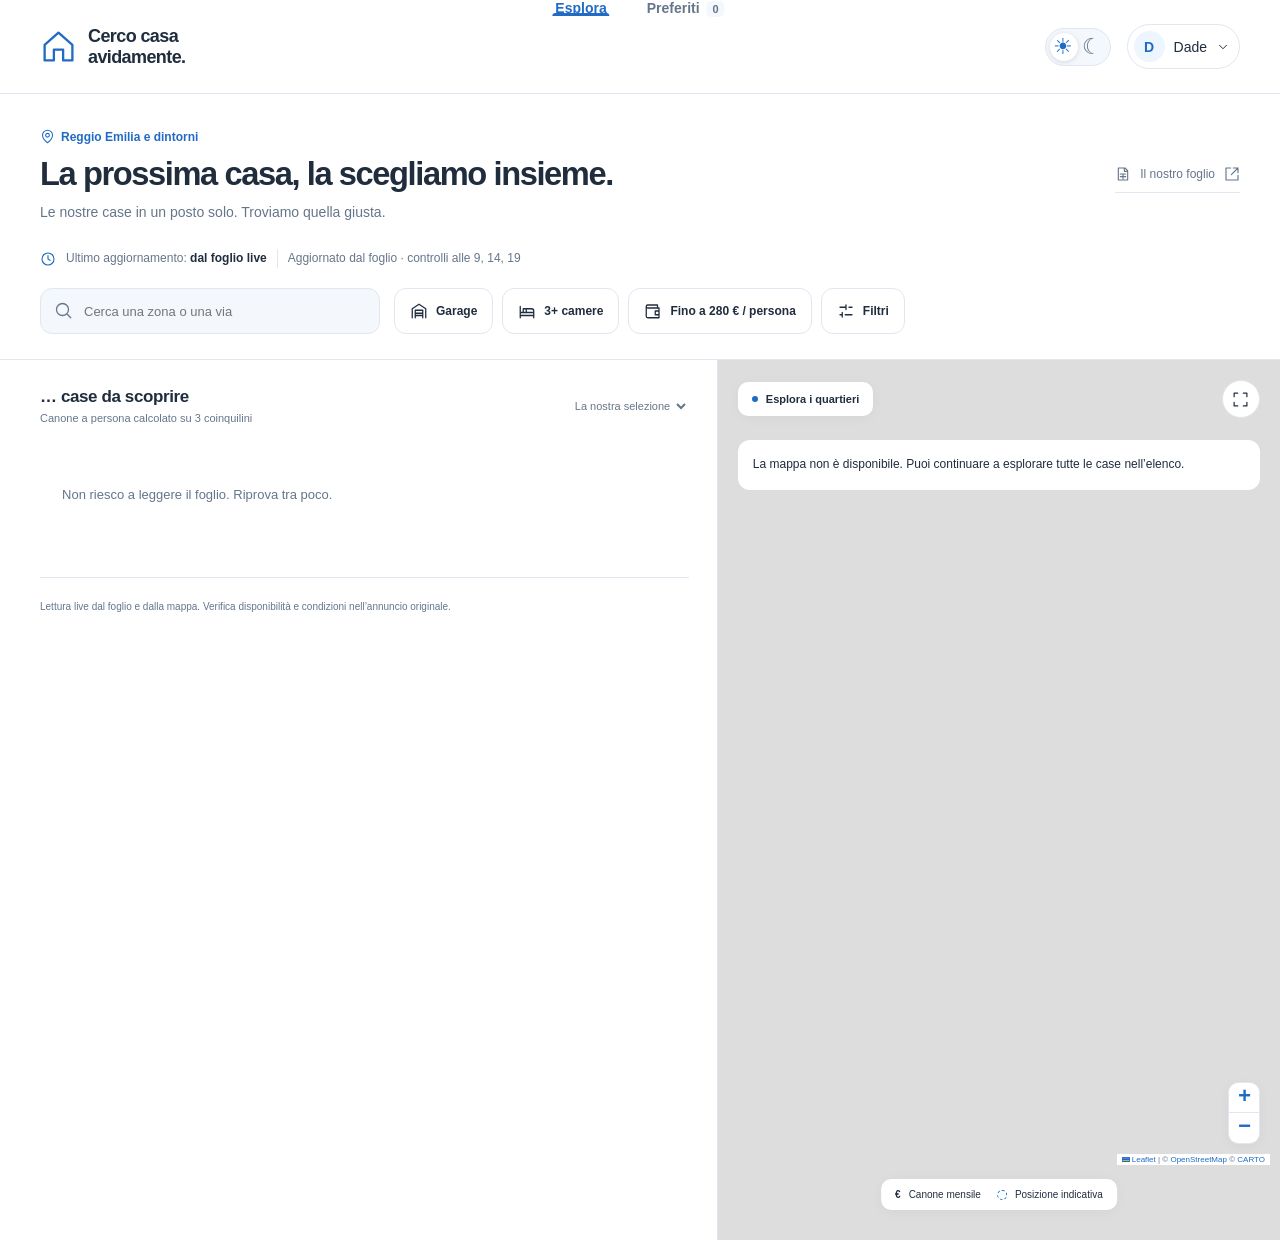
==== commit 37b312a3: "Applica il redesign estetico mantenendo foglio e like condivisi." ====
--- a/index.html
+++ b/index.html
@@ -1,690 +1,37 @@
-<!DOCTYPE html>
+<!doctype html>
 <html lang="it">
 <head>
-  <meta charset="utf-8" />
-  <meta name="viewport" content="width=device-width, initial-scale=1" />
-  <title>Cerco Casa Avidamente</title>
-  <link rel="stylesheet" href="vendor/leaflet.css" />
-  <script src="vendor/leaflet.js"></script>
-  <style>
-    :root {
-      --bg: #fff;
-      --page: #f7f6f3;
-      --text: #37352f;
-      --muted: #787774;
-      --border: #e9e9e7;
-      --hover: #efefed;
-      --blue: #2383e2;
-      --blue-bg: #e7f3ff;
-      --tag: #f1f1ef;
-    }
-    * { box-sizing: border-box; }
-    html, body { height: 100%; height: 100dvh; margin: 0; }
-    body {
-      font-family: ui-sans-serif, -apple-system, BlinkMacSystemFont, "Segoe UI", Helvetica, Arial, sans-serif;
-      background: var(--page);
-      color: var(--text);
-      display: grid;
-      grid-template-columns: minmax(280px, 340px) 1fr;
-      letter-spacing: -0.01em;
-    }
-    aside {
-      background: var(--bg);
-      border-right: 1px solid var(--border);
-      display: flex;
-      flex-direction: column;
-      min-height: 0;
-    }
-    header { padding: 28px 24px 16px; }
-    header .emoji { font-size: 1.6rem; line-height: 1; margin-bottom: 8px; }
-    header h1 { margin: 0; font-size: 1.35rem; font-weight: 700; letter-spacing: -0.02em; }
-    header .sub { margin: 6px 0 0; color: var(--muted); font-size: 0.8rem; line-height: 1.4; }
-    header a { color: var(--blue); text-decoration: none; }
-    #count { padding: 0 24px 8px; font-size: 0.75rem; color: var(--muted); }
-    #list { overflow: auto; flex: 1; padding: 0 8px 16px; }
-    .row {
-      display: grid;
-      grid-template-columns: 1fr auto;
-      gap: 4px 12px;
-      padding: 10px 12px;
-      border-radius: 6px;
-      cursor: pointer;
-      border: 1px solid transparent;
-    }
-    .row:hover { background: var(--hover); }
-    .row.active { background: var(--blue-bg); border-color: #cce4fc; }
-    .row .title { font-size: 0.92rem; font-weight: 550; line-height: 1.3; }
-    .row .meta { grid-column: 1 / -1; color: var(--muted); font-size: 0.78rem; line-height: 1.35; }
-    .row .price { font-size: 0.92rem; font-weight: 600; white-space: nowrap; }
-    .empty { color: var(--muted); padding: 16px 12px; font-size: 0.85rem; }
-    #map { width: 100%; height: 100%; min-height: 0; background: #e8e8e6; }
-    .leaflet-popup-content-wrapper {
-      border-radius: 14px;
-      box-shadow: 0 8px 28px rgba(15, 15, 15, .12);
-      font-family: inherit;
-      padding: 0;
-    }
-    .leaflet-popup-content { margin: 0; width: 280px !important; }
-    .leaflet-popup-tip { box-shadow: none; }
-    .card-pop { padding: 0 0 12px; }
-    .card-photo {
-      width: 100%;
-      height: 156px;
-      object-fit: cover;
-      display: block;
-      background: #efefed;
-    }
-    .card-body { padding: 12px 14px 0; }
-    .card-pop .zone { color: var(--muted); font-size: 0.72rem; margin-bottom: 2px; }
-    .card-pop h2 { margin: 0 0 10px; font-size: 1rem; font-weight: 650; line-height: 1.3; }
-    .facts {
-      display: grid;
-      grid-template-columns: 1fr 1fr;
-      gap: 8px 10px;
-      margin: 0 0 12px;
-    }
-    .fact {
-      display: flex;
-      align-items: center;
-      gap: 6px;
-      font-size: 0.78rem;
-      color: var(--text);
-    }
-    .fact svg { width: 16px; height: 16px; flex: none; stroke: #55534e; fill: none; stroke-width: 1.7; }
-    .fact span { color: var(--muted); }
-    .open {
-      display: block;
-      text-align: center;
-      background: #222;
-      color: #fff;
-      text-decoration: none;
-      border-radius: 8px;
-      padding: 8px 10px;
-      font-size: 0.82rem;
-      font-weight: 600;
-    }
-    .open:hover { background: #000; }
-    .approx { color: var(--muted); font-size: 0.7rem; margin: -6px 0 10px; }
-    .filters { padding: 0 16px 12px; display: flex; gap: 6px; flex-wrap: wrap; }
-    .chip {
-      border: none;
-      background: var(--tag);
-      color: var(--text);
-      border-radius: 4px;
-      padding: 4px 10px;
-      font-size: 0.78rem;
-      cursor: pointer;
-      font-family: inherit;
-    }
-    .chip:hover { background: var(--hover); }
-    .chip.active { background: var(--blue-bg); color: var(--blue); font-weight: 550; }
-    @media (max-width: 800px) {
-      html, body { height: 100%; height: 100dvh; overflow: hidden; }
-      body {
-        grid-template-columns: 1fr;
-        grid-template-rows: minmax(0, 1fr);
-      }
-      #map { grid-row: 1; grid-column: 1; min-height: 0; }
-      aside {
-        grid-row: 1;
-        grid-column: 1;
-        align-self: end;
-        z-index: 500;
-        height: min(46dvh, 420px);
-        border-right: none;
-        border-bottom: none;
-        border-radius: 16px 16px 0 0;
-        box-shadow: 0 -8px 28px rgba(15, 15, 15, .12);
-        padding-bottom: env(safe-area-inset-bottom);
-      }
-      aside::before {
-        content: "";
-        width: 36px;
-        height: 4px;
-        border-radius: 99px;
-        background: #d9d9d6;
-        margin: 8px auto 0;
-        flex: none;
-      }
-      header { padding: 6px 16px 4px; }
-      header .emoji { display: none; }
-      header h1 { font-size: 1.05rem; }
-      header .sub { display: none; }
-      .filters {
-        flex-wrap: nowrap;
-        overflow-x: auto;
-        padding: 0 12px 8px;
-        -webkit-overflow-scrolling: touch;
-      }
-      .chip { flex: none; padding: 8px 12px; min-height: 36px; }
-      #count { padding: 0 16px 4px; }
-      #list { padding-bottom: 8px; }
-      .leaflet-popup-content { width: min(280px, calc(100vw - 48px)) !important; }
-      .leaflet-control-zoom { margin-top: 12px !important; }
-    }
-
-    #who-gate {
-      position: fixed; inset: 0; z-index: 2000;
-      display: flex; align-items: center; justify-content: center;
-      background: rgba(247, 246, 243, 0.92);
-      backdrop-filter: blur(6px);
-      -webkit-backdrop-filter: blur(6px);
-      padding: 24px;
-    }
-    #who-gate[hidden] { display: none !important; }
-    .who-card {
-      background: var(--bg);
-      border: 1px solid var(--border);
-      border-radius: 16px;
-      padding: 28px 24px 22px;
-      width: min(360px, 100%);
-      box-shadow: 0 16px 40px rgba(15,15,15,.08);
-      text-align: center;
-    }
-    .who-card h2 { margin: 0 0 6px; font-size: 1.35rem; letter-spacing: -0.02em; }
-    .who-card p { margin: 0 0 18px; color: var(--muted); font-size: 0.9rem; }
-    .who-choices { display: grid; gap: 10px; }
-    .who-btn {
-      border: 1px solid var(--border);
-      background: var(--page);
-      border-radius: 10px;
-      padding: 14px 16px;
-      font: inherit;
-      font-size: 1.05rem;
-      font-weight: 600;
-      cursor: pointer;
-      color: var(--text);
-    }
-    .who-btn:hover { background: var(--blue-bg); border-color: #cce4fc; color: var(--blue); }
-    .who-me {
-      display: inline-flex; align-items: center; gap: 8px;
-      margin-top: 10px; font-size: 0.78rem; color: var(--muted);
-    }
-    .who-me button {
-      border: none; background: transparent; color: var(--blue);
-      font: inherit; font-size: inherit; cursor: pointer; padding: 0;
-      text-decoration: underline;
-    }
-    .likes-line {
-      grid-column: 1 / -1;
-      font-size: 0.75rem;
-      color: var(--muted);
-      margin-top: 2px;
-      min-height: 1.1em;
-    }
-    .like-btn {
-      display: inline-flex; align-items: center; justify-content: center; gap: 6px;
-      border: 1px solid var(--border);
-      background: var(--bg);
-      border-radius: 8px;
-      padding: 8px 10px;
-      font: inherit;
-      font-size: 0.82rem;
-      font-weight: 600;
-      cursor: pointer;
-      color: var(--text);
-      width: 100%;
-      margin-bottom: 8px;
-    }
-    .like-btn.on { background: #ffe8ec; border-color: #ffc9d1; color: #e03131; }
-    .like-btn .heart { font-size: 1rem; line-height: 1; }
-    .row-like {
-      border: none; background: transparent; cursor: pointer;
-      font-size: 1rem; padding: 0 2px; line-height: 1;
-      color: #c4c3bf;
-    }
-    .row-like.on { color: #e03131; }
-    .row { grid-template-columns: 1fr auto auto; }
-
-    .pin-heart-wrap { background: transparent !important; border: none !important; }
-    .pin-heart {
-      width: 30px;
-      height: 30px;
-      border-radius: 50%;
-      background: #e03131;
-      display: flex;
-      align-items: center;
-      justify-content: center;
-      box-shadow: 0 1px 4px rgba(15, 15, 15, .28);
-      border: 2px solid #fff;
-    }
-    .pin-heart svg {
-      width: 16px;
-      height: 14px;
-      display: block;
-    }
-  </style>
+  <meta charset="utf-8"><meta name="viewport" content="width=device-width, initial-scale=1">
+  <meta name="theme-color" content="#ffffff"><meta name="description" content="La nostra selezione di case in affitto a Reggio Emilia. Confronta quartieri, prezzi e spese e ritrova i tuoi preferiti.">
+  <title>Cerco casa avidamente — Reggio Emilia</title>
+  <link rel="icon" href="assets/favicon.svg" type="image/svg+xml">
+  <script src="theme.js"></script>
+  <link rel="stylesheet" href="vendor/leaflet.css"><link rel="stylesheet" href="styles.css">
+  <script defer src="vendor/leaflet.js"></script><script defer src="data.js"></script><script defer src="app.js"></script>
 </head>
 <body>
-
-  <div id="who-gate" hidden>
-    <div class="who-card">
-      <h2>Ciao! Chi sei?</h2>
-      <p>Così puoi mettere like alle case e vedere cosa piace agli altri.</p>
-      <div class="who-choices">
-        <button type="button" class="who-btn" data-person="Bonni">Bonni</button>
-        <button type="button" class="who-btn" data-person="Ciccio">Ciccio</button>
-        <button type="button" class="who-btn" data-person="Dade">Dade</button>
-      </div>
+  <a class="skip" href="#results">Vai agli annunci</a>
+  <header class="header">
+    <a class="brand" href="./" aria-label="Cerco casa avidamente, pagina iniziale"><span class="brand-icon" data-icon="home"></span><span>Cerco casa<span class="brand-second">avidamente.</span></span></a>
+    <nav class="tabs" aria-label="Viste"><button class="tab active" id="explore" aria-pressed="true">Esplora</button><button class="tab" id="saved" aria-pressed="false">Preferiti <span id="saved-count">0</span></button></nav>
+    <div class="header-actions"><button class="theme-toggle" id="theme-toggle" type="button" role="switch" aria-checked="false" aria-label="Tema scuro"><span class="theme-thumb"></span><span class="theme-sun" aria-hidden="true">☀</span><span class="theme-moon" aria-hidden="true">☾</span></button><button class="profile" id="profile" aria-label="Scegli il tuo profilo"><span class="avatar" id="avatar">D</span><span id="person-label">Dade</span><span data-icon="chevron"></span></button></div>
+  </header>
+  <main>
+    <section class="intro" aria-labelledby="page-title"><div><p class="location"><span data-icon="pin"></span> Reggio Emilia e dintorni</p><h1 id="page-title">La prossima casa,<br class="mobile-break"> la scegliamo insieme.</h1><p class="subtitle">Le nostre case in un posto solo. Troviamo quella giusta.</p></div><a class="source-link" href="https://docs.google.com/spreadsheets/d/1HYXLX9SNe0J6xJBuxV6XUrnqAojN1Qf0iowcfWVIrMM/edit?gid=0#gid=0" target="_blank" rel="noopener noreferrer"><span data-icon="sheet"></span> Il nostro foglio <span data-icon="external"></span></a></section>
+    <div class="update-status" aria-label="Aggiornamento dei dati"><span data-icon="clock"></span><span>Ultimo aggiornamento: <time id="updated-at">Caricamento…</time></span><span class="update-frequency">Aggiornato dal foglio · controlli alle 9, 14, 19</span></div>
+    <section class="toolbar" aria-label="Cerca e filtra le case">
+      <label class="search"><span data-icon="search"></span><input id="query" type="search" placeholder="Cerca una zona o una via" aria-label="Cerca una zona o una via"></label>
+      <div class="filters" aria-label="Filtri rapidi"><button class="chip" data-filter="garage" aria-pressed="false"><span data-icon="garage"></span> Garage</button><button class="chip" data-filter="bedrooms" aria-pressed="false"><span data-icon="bed"></span> 3+ camere</button><button class="chip" data-filter="budget" aria-pressed="false"><span data-icon="wallet"></span> Fino a 280 € / persona</button><button class="chip filter-more" id="more-filters"><span data-icon="sliders"></span> Filtri <span id="extra-count" hidden></span></button></div>
+    </section>
+    <div class="workspace">
+      <section class="results" id="results" aria-labelledby="results-title" tabindex="-1"><div class="results-bar"><div><h2 id="results-title"><span id="result-count">…</span> case da scoprire</h2><p>Canone a persona calcolato su 3 coinquilini</p></div><label class="sort"><span class="sr-only">Ordina annunci</span><select id="sort"><option value="selection">La nostra selezione</option><option value="price-asc">Prezzo crescente</option><option value="price-desc">Prezzo decrescente</option><option value="size">Più spazio</option></select></label></div><div id="active-filters" class="active-filters" hidden></div><div id="cards" class="cards"></div><div class="empty-state" id="empty" hidden><span data-icon="search"></span><h3 id="empty-title">Nessuna casa con questi filtri</h3><p id="empty-copy">Prova un’altra zona o allarga la ricerca.</p><button class="primary" id="reset">Azzera i filtri</button></div><p class="snapshot">Lettura live dal foglio e dalla mappa. Verifica disponibilità e condizioni nell’annuncio originale.</p></section>
+      <section class="map-panel" id="map-panel" aria-label="Mappa degli annunci"><div class="map-top"><span><span class="dot"></span> Esplora i quartieri</span><button class="round" id="fit-map" aria-label="Mostra tutte le case sulla mappa" title="Mostra tutte le case"><span data-icon="expand"></span></button></div><div id="map"></div><div id="map-error" class="map-error" hidden>La mappa non è disponibile. Puoi continuare a esplorare tutte le case nell’elenco.</div><div class="map-legend"><span class="legend-pin">€</span> Canone mensile <span class="legend-approx"></span> Posizione indicativa</div></section>
     </div>
-  </div>
-  <aside>
-    <header>
-      <div class="emoji">🏠</div>
-      <h1>Cerco Casa Avidamente</h1>
-      <p class="sub">Solo i link del <a href="https://docs.google.com/spreadsheets/d/1HYXLX9SNe0J6xJBuxV6XUrnqAojN1Qf0iowcfWVIrMM/edit?gid=0#gid=0" target="_blank" rel="noopener">foglio</a><br/><span id="updated"></span></p>
-    </header>
-    <div class="filters" id="filters">
-      <button class="chip active" data-filter="all">Tutti</button>
-      <button class="chip" data-filter="garage">Garage</button>
-      <button class="chip" data-filter="3bed">3 camere</button>
-      <button class="chip" data-filter="under280">≤280 €/testa</button>
-    </div>
-    <div id="count"></div>
-    <div id="list"></div>
-  </aside>
-  <div id="map"></div>
-  <script>
-    const SHEET_ID = "1HYXLX9SNe0J6xJBuxV6XUrnqAojN1Qf0iowcfWVIrMM";
-
-    const PEOPLE = ["Bonni", "Ciccio", "Dade"];
-    const PERSON_KEY = "affitti-re-person";
-    // Google Apps Script web app (Anyone). Updated after deploy.
-    const LIKES_API_URL = "https://script.google.com/macros/s/AKfycbyewMC6joL46lI2bLbFITNn_xyRZAvNdd2BLjMhEVPxFJ4KLk8bFptOIs-_1Mjq9XA/exec";
-    let currentPerson = localStorage.getItem(PERSON_KEY) || "";
-    // likesById: { [listingId]: ["Bonni", "Dade"] }
-    let likesById = {};
-
-    function likersOf(id) {
-      return (likesById[id] || []).slice().sort((a, b) => PEOPLE.indexOf(a) - PEOPLE.indexOf(b));
-    }
-    function likesLabel(id) {
-      const names = likersOf(id);
-      if (!names.length) return "";
-      if (names.length === 1) return "Piace a " + names[0];
-      if (names.length === 2) return "Piace a " + names[0] + " e " + names[1];
-      return "Piace a " + names.slice(0, -1).join(", ") + " e " + names[names.length - 1];
-    }
-    function iLiked(id) {
-      return !!currentPerson && likersOf(id).includes(currentPerson);
-    }
-
-    async function fetchLikes() {
-      if (!LIKES_API_URL || LIKES_API_URL.indexOf("PLACEHOLDER") >= 0) {
-        try {
-          const raw = localStorage.getItem("affitti-re-likes-cache");
-          likesById = raw ? JSON.parse(raw) : {};
-        } catch (_) { likesById = {}; }
-        return;
-      }
-      try {
-        const res = await fetch(LIKES_API_URL + "?t=" + Date.now());
-        const data = await res.json();
-        likesById = data.likes || {};
-        localStorage.setItem("affitti-re-likes-cache", JSON.stringify(likesById));
-      } catch (err) {
-        console.warn("likes fetch", err);
-        try {
-          const raw = localStorage.getItem("affitti-re-likes-cache");
-          likesById = raw ? JSON.parse(raw) : {};
-        } catch (_) { likesById = {}; }
-      }
-    }
-
-    async function setLike(id, like) {
-      if (!currentPerson) return;
-      const set = new Set(likersOf(id));
-      if (like) set.add(currentPerson); else set.delete(currentPerson);
-      likesById[id] = Array.from(set);
-      localStorage.setItem("affitti-re-likes-cache", JSON.stringify(likesById));
-      render(allItems.filter(matches));
-      if (!LIKES_API_URL || LIKES_API_URL.indexOf("PLACEHOLDER") >= 0) return;
-      try {
-        const q = "?id=" + encodeURIComponent(String(id))
-          + "&person=" + encodeURIComponent(currentPerson)
-          + "&like=" + (like ? "1" : "0")
-          + "&t=" + Date.now();
-        const res = await fetch(LIKES_API_URL + q);
-        const data = await res.json();
-        if (data && data.likes) {
-          likesById = data.likes;
-          localStorage.setItem("affitti-re-likes-cache", JSON.stringify(likesById));
-        }
-        render(allItems.filter(matches));
-      } catch (err) {
-        console.warn("likes save", err);
-      }
-    }
-
-    function showGate(force) {
-      const gate = document.getElementById("who-gate");
-      if (!force && currentPerson && PEOPLE.includes(currentPerson)) {
-        gate.hidden = true;
-        updateWhoMe();
-        return false;
-      }
-      gate.hidden = false;
-      return true;
-    }
-    function updateWhoMe() {
-      let el = document.getElementById("who-me");
-      if (!el) {
-        el = document.createElement("div");
-        el.id = "who-me";
-        el.className = "who-me";
-        const header = document.querySelector("aside header");
-        if (header) header.appendChild(el);
-      }
-      if (!currentPerson) { el.textContent = ""; return; }
-      el.innerHTML = "Sei <strong>" + currentPerson + "</strong> · <button type=\"button\" id=\"who-change\">Cambia</button>";
-      const btn = document.getElementById("who-change");
-      if (btn) btn.onclick = () => showGate(true);
-    }
-    document.getElementById("who-gate").addEventListener("click", (e) => {
-      const btn = e.target.closest(".who-btn");
-      if (!btn) return;
-      currentPerson = btn.dataset.person;
-      localStorage.setItem(PERSON_KEY, currentPerson);
-      document.getElementById("who-gate").hidden = true;
-      updateWhoMe();
-      render(allItems.filter(matches));
-    });
-
-    const ICONS = {
-      price: '<svg viewBox="0 0 24 24"><path d="M12 2v20M17 6.5c0-1.5-2-2.5-5-2.5S7 5 7 7.5 9.5 10 12 10s5 1.2 5 3.5S14.5 16 12 16s-5-1-5-2.5"/></svg>',
-      mq: '<svg viewBox="0 0 24 24"><path d="M4 8V4h4M20 8V4h-4M4 16v4h4M20 16v4h-4"/><path d="M9 12h6"/></svg>',
-      rooms: '<svg viewBox="0 0 24 24"><path d="M4 18V9l8-5 8 5v9"/><path d="M9 18v-5h6v5"/></svg>',
-      baths: '<svg viewBox="0 0 24 24"><path d="M5 11h14v3a5 5 0 0 1-5 5H10a5 5 0 0 1-5-5v-3z"/><path d="M7 11V7a2 2 0 0 1 2-2h1"/></svg>',
-      floor: '<svg viewBox="0 0 24 24"><path d="M7 21V7l10-3v17"/><path d="M7 11h10M7 16h10"/></svg>',
-      furn: '<svg viewBox="0 0 24 24"><path d="M4 13v5M20 13v5M3 13h18v-2a3 3 0 0 0-3-3H6a3 3 0 0 0-3 3v2z"/><path d="M6 8V6a2 2 0 0 1 2-2h8a2 2 0 0 1 2 2v2"/></svg>',
-      garage: '<svg viewBox="0 0 24 24"><path d="M4 20V10l8-5 8 5v10"/><path d="M8 20v-6h8v6"/></svg>'
-    };
-
-    function listingId(url) {
-      if (!url) return "";
-      const m = String(url).match(/(?:annunci|immobili|immobile)\/(\d+)/);
-      return m ? m[1] : "";
-    }
-    function cleanUrl(url) {
-      return String(url || "").split("#")[0].split("?")[0];
-    }
-
-    function loadSheet() {
-      return new Promise((resolve, reject) => {
-        let done = false;
-        const finish = (fn, value) => {
-          if (done) return;
-          done = true;
-          clearTimeout(timer);
-          fn(value);
-        };
-        const prev = window.google;
-        window.google = {
-          visualization: {
-            Query: {
-              setResponse(data) {
-                window.google = prev;
-                finish(resolve, data);
-              }
-            }
-          }
-        };
-        const s = document.createElement("script");
-        s.src = "https://docs.google.com/spreadsheets/d/" + SHEET_ID + "/gviz/tq?tqx=out:json&gid=0&headers=0&t=" + Date.now();
-        s.onerror = () => finish(reject, new Error("sheet"));
-        document.head.appendChild(s);
-        const timer = setTimeout(() => finish(reject, new Error("sheet-timeout")), 12000);
-      });
-    }
-
-    function rowsFromSheet(data) {
-      const rows = (data.table && data.table.rows) || [];
-      const out = [];
-      for (const row of rows) {
-        const cells = row.c || [];
-        const noteB = cells[1] && (cells[1].v || cells[1].f);
-        const noteBStr = noteB != null ? String(noteB).trim() : "";
-        // Solo i duplicati restano fuori mappa; le altre note in B sono di Davide.
-        if (/^Duplicato\b/i.test(noteBStr)) continue;
-        const cell = cells[0];
-        const v = cell && (cell.v || cell.f);
-        if (!v) continue;
-        const s = String(v).trim();
-        if (!/^https?:\/\//i.test(s)) continue;
-        const noteC = cells[2] && (cells[2].v || cells[2].f);
-        const noteCStr = noteC != null ? String(noteC).trim() : "";
-        out.push({ url: s, noteB: noteBStr, noteC: noteCStr });
-      }
-      return out;
-    }
-
-        const map = L.map("map", { zoomControl: true }).setView([44.69, 10.63], 12);
-    window.addEventListener("resize", () => map.invalidateSize());
-    if (window.matchMedia("(max-width: 800px)").matches) {
-      setTimeout(() => map.invalidateSize(), 200);
-    }
-
-    const base = L.tileLayer("https://server.arcgisonline.com/ArcGIS/rest/services/Canvas/World_Light_Gray_Base/MapServer/tile/{z}/{y}/{x}", {
-      maxZoom: 16,
-      attribution: "Tiles &copy; Esri"
-    }).addTo(map);
-    const labels = L.tileLayer("https://server.arcgisonline.com/ArcGIS/rest/services/Canvas/World_Light_Gray_Reference/MapServer/tile/{z}/{y}/{x}", {
-      maxZoom: 16
-    }).addTo(map);
-    let tileErrors = 0;
-    function useFallbackTiles() {
-      if (map._fallbackTiles) return;
-      map._fallbackTiles = true;
-      map.removeLayer(base);
-      map.removeLayer(labels);
-      L.tileLayer("https://{s}.basemaps.cartocdn.com/light_all/{z}/{x}/{y}{r}.png", {
-        maxZoom: 19,
-        subdomains: "abcd",
-        attribution: "&copy; OpenStreetMap &copy; CARTO"
-      }).addTo(map);
-    }
-    base.on("tileerror", () => { if (++tileErrors > 3) useFallbackTiles(); });
-    [0, 250, 800].forEach((ms) => setTimeout(() => map.invalidateSize(), ms));
-
-    const markers = {};
-
-    function fact(icon, label) {
-      if (label == null || label === "") return "";
-      return `<div class="fact">${icon}<span>${label}</span></div>`;
-    }
-    function popupHtml(item) {
-      const d = item.detail || {};
-      const title = d.title || "Annuncio";
-      const facts = [
-        fact(ICONS.price, d.price != null ? d.price + " €/mese" : null),
-        fact(ICONS.price, d.sheetExpenses ? ("Spese/consumi: " + d.sheetExpenses) : (d.expenses != null ? d.expenses + " € spese/consumi" : "Spese/consumi: non indicate")),
-        fact(ICONS.mq, d.mq ? d.mq + " m²" : null),
-        fact(ICONS.rooms, d.bedrooms ? d.bedrooms + (d.bedrooms === 1 ? " camera" : " camere") : null),
-        fact(ICONS.baths, d.baths ? d.baths + " bagno" : null),
-        fact(ICONS.floor, d.floor ? d.floor + " piano" : null),
-        fact(ICONS.furn, d.furnished === true ? "Arredato" : d.furnished === false ? "Non arredato" : null),
-        fact(ICONS.garage, d.garage ? "Garage" : null)
-      ].filter(Boolean).join("");
-      const photo = d.image ? `<img class="card-photo" src="${d.image}" alt="">` : "";
-      return `<div class="card-pop">
-        ${photo}
-        <div class="card-body">
-        <div class="zone">${d.available === false ? "Non più in annuncio" : (d.zone || "Zona non indicata")}</div>
-        <h2>${title}</h2>
-        ${d.approx ? '<div class="approx">Posizione di zona</div>' : ""}
-        <div class="facts">${facts || '<div class="fact"><span>Dettagli in arrivo</span></div>'}</div>
-        <div class="likes-line">${likesLabel(item.id)}</div>
-        <button type="button" class="like-btn${iLiked(item.id) ? " on" : ""}" data-like-id="${item.id}">
-          <span class="heart">${iLiked(item.id) ? "♥" : "♡"}</span>
-          ${iLiked(item.id) ? "Ti piace" : "Mi piace"}
-        </button>
-        <a class="open" href="${item.url}" target="_blank" rel="noopener">Apri annuncio</a>
-        </div>
-      </div>`;
-    }
-
-    let allItems = [];
-    const activeFilters = new Set();
-
-    function perPerson(item) {
-      const price = item.detail && item.detail.price;
-      return price == null ? Infinity : price / 3;
-    }
-    function matches(item) {
-      const d = item.detail || {};
-      if (activeFilters.has("garage") && !d.garage) return false;
-      if (activeFilters.has("3bed") && (d.bedrooms || 0) < 3) return false;
-      if (activeFilters.has("under280") && perPerson(item) > 280) return false;
-      return true;
-    }
-
-    function pinStyle(d) {
-      if (d.available === false) {
-        return { radius: 8, color: "#fff", weight: 2, fillColor: "#e03131", fillOpacity: 1 };
-      }
-      if (d.approx === true || d.zoneSpecified === false || !d.zone) {
-        return { radius: 9, color: "#2383e2", weight: 2, dashArray: "4 3", fillColor: "#9dc7f0", fillOpacity: 0.85 };
-      }
-      return { radius: 8, color: "#fff", weight: 2, fillColor: "#2383e2", fillOpacity: 1 };
-    }
-    function hasLikes(id) {
-      return likersOf(id).length > 0;
-    }
-    function makeMarker(item, d) {
-      const latlng = [d.lat, d.lng];
-      if (hasLikes(item.id)) {
-        const icon = L.divIcon({
-          className: "pin-heart-wrap",
-          html: '<div class="pin-heart"><svg viewBox="0 0 24 20" aria-hidden="true"><path fill="#fff" d="M12 18.4S2.5 12.2 2.5 7.2C2.5 4.3 4.7 2.2 7.5 2.2c1.7 0 3.2.9 4.5 2.4C13.3 3.1 14.8 2.2 16.5 2.2c2.8 0 5 2.1 5 5 0 5-9.5 11.2-9.5 11.2z"/></svg></div>',
-          iconSize: [30, 30],
-          iconAnchor: [15, 15],
-          popupAnchor: [0, -14]
-        });
-        return L.marker(latlng, { icon, zIndexOffset: 200 });
-      }
-      return L.circleMarker(latlng, pinStyle(d));
-    }
-
-    function render(items) {
-      const list = document.getElementById("list");
-      list.innerHTML = "";
-      Object.values(markers).forEach(m => map.removeLayer(m));
-      Object.keys(markers).forEach(k => delete markers[k]);
-      document.getElementById("count").textContent =
-        items.length + (items.length === 1 ? " casa" : " case");
-      if (!items.length) {
-        list.innerHTML = '<p class="empty">' + (!activeFilters.size ? "Nessun link nel foglio." : "Niente con questi filtri.") + '</p>';
-        return;
-      }
-      const bounds = [];
-      items.forEach((item) => {
-        const d = item.detail || {};
-        const hasPin = d.lat != null && d.lng != null;
-        let marker = null;
-        if (hasPin) {
-          marker = makeMarker(item, d)
-            .addTo(map)
-            .bindPopup(popupHtml(item), { maxWidth: 300, minWidth: 260 });
-          marker.on("popupopen", () => {
-            const btn = document.querySelector('.like-btn[data-like-id="' + item.id + '"]');
-            if (btn) btn.onclick = (ev) => {
-              ev.preventDefault();
-              ev.stopPropagation();
-              setLike(item.id, !iLiked(item.id));
-            };
-          });
-          markers[item.id] = marker;
-          bounds.push([d.lat, d.lng]);
-        }
-        const row = document.createElement("div");
-        row.className = "row";
-        const bits = [
-          d.available === false ? "non più in annuncio" : d.zone,
-          d.mq ? d.mq + " m²" : null,
-          d.bedrooms ? d.bedrooms + (d.bedrooms === 1 ? " camera" : " camere") : null,
-          d.garage ? "garage" : null,
-          !hasPin ? "posizione da leggere" : null
-        ].filter(Boolean);
-        const liked = iLiked(item.id);
-        const likeText = likesLabel(item.id);
-        row.innerHTML = `
-          <div class="title">${d.title || "Annuncio"}</div>
-          <button type="button" class="row-like${liked ? " on" : ""}" data-like-id="${item.id}" aria-label="Mi piace">${liked ? "♥" : "♡"}</button>
-          <div class="price">${d.price != null ? d.price + " €" : ""}</div>
-          <div class="meta">${[...(bits), d.sheetExpenses ? ("spese/consumi: " + d.sheetExpenses) : (d.expenses != null ? d.expenses + " € spese/consumi" : (d.price != null ? "spese/consumi non indicate" : null)), likeText || null].filter(Boolean).join(" · ") || item.url}</div>`;
-        row.querySelector(".row-like").addEventListener("click", (ev) => {
-          ev.preventDefault();
-          ev.stopPropagation();
-          setLike(item.id, !iLiked(item.id));
-        });
-        row.addEventListener("click", () => {
-          document.querySelectorAll(".row").forEach(c => c.classList.remove("active"));
-          row.classList.add("active");
-          if (marker) {
-            map.setView([d.lat, d.lng], 15);
-            marker.openPopup();
-          } else {
-            window.open(item.url, "_blank", "noopener");
-          }
-        });
-        list.appendChild(row);
-      });
-      const mobile = window.matchMedia("(max-width: 800px)").matches;
-      if (bounds.length) map.fitBounds(bounds, { padding: mobile ? [24, 24, 280, 24] : [40, 40], maxZoom: 14 });
-      setTimeout(() => map.invalidateSize(), 50);
-    }
-
-
-    document.getElementById("filters").addEventListener("click", (e) => {
-      const btn = e.target.closest(".chip");
-      if (!btn) return;
-      const filter = btn.dataset.filter;
-      const chips = document.querySelectorAll(".chip");
-      if (filter === "all") {
-        activeFilters.clear();
-      } else if (activeFilters.has(filter)) {
-        activeFilters.delete(filter);
-      } else {
-        activeFilters.add(filter);
-      }
-      chips.forEach(c => c.classList.toggle("active", activeFilters.has(c.dataset.filter)));
-      document.querySelector('[data-filter="all"]').classList.toggle("active", activeFilters.size === 0);
-      render(allItems.filter(matches));
-    });
-
-    showGate(false);
-    (async () => {
-      try {
-        const [sheet, detailsRes] = await Promise.all([
-          loadSheet(),
-          fetch("details.json?t=" + Date.now()).then(r => r.ok ? r.json() : {}),
-          fetchLikes()
-        ]);
-        const sheetRows = rowsFromSheet(sheet);
-        const seen = new Set();
-        const items = [];
-        for (const row of sheetRows) {
-          const url = row.url;
-          const id = listingId(url) || cleanUrl(url);
-          if (!id || seen.has(id)) continue;
-          seen.add(id);
-          const detail = Object.assign({}, detailsRes[id] || {});
-          if (row.noteC) detail.sheetExpenses = row.noteC;
-          if (row.noteB) detail.sheetNote = row.noteB;
-          const beds = Number(detail.bedrooms);
-          const people = Number(detail.maxPeople);
-          if (Number.isFinite(beds) && beds < 2) continue;
-          if (Number.isFinite(people) && people <= 2) continue;
-          items.push({ id, url: cleanUrl(url), detail });
-        }
-        document.getElementById("updated").textContent = "Aggiornato dal foglio · " + items.length + " case";
-        allItems = items;
-        render(items.filter(matches));
-      } catch (err) {
-        document.getElementById("list").innerHTML = '<p class="empty">Non riesco a leggere il foglio.</p>';
-        console.error(err);
-      }
-    })();
-  </script>
+  </main>
+  <button class="mobile-map" id="toggle-map"><span data-icon="map"></span><span id="view-label">Mostra mappa</span></button>
+  <dialog id="detail-dialog" class="detail-dialog" aria-labelledby="detail-title"><button class="round close-dialog" aria-label="Chiudi dettagli" data-close><span data-icon="close"></span></button><div id="detail-content"></div></dialog>
+  <dialog id="filters-dialog" class="small-dialog" aria-labelledby="filters-title"><form id="filter-form"><div class="dialog-heading"><h2 id="filters-title">La casa come la cerchiamo</h2><button type="button" class="round" aria-label="Chiudi filtri" data-close><span data-icon="close"></span></button></div><label class="field">Canone massimo al mese <span class="input-wrap"><input id="max-price" type="number" min="0" step="50" placeholder="Nessun limite"><span>€</span></span></label><p class="field-hint">Intero appartamento, spese escluse.</p><label class="check-row"><span>Solo case arredate</span><input id="furnished" type="checkbox"></label><label class="check-row"><span>Escludi annunci non più disponibili</span><input id="available" type="checkbox"></label><div class="dialog-actions"><button type="button" class="text-button" id="clear-extra">Azzera</button><button type="submit" class="primary">Mostra le case</button></div></form></dialog>
+  <dialog id="profile-dialog" class="small-dialog" aria-labelledby="profile-title"><div class="dialog-heading"><h2 id="profile-title">Chi cerca casa?</h2><button class="round" aria-label="Chiudi profilo" data-close><span data-icon="close"></span></button></div><p class="profile-info">Scegli il tuo nome per i preferiti condivisi con Bonni, Ciccio e Dade.</p><div class="people" id="people"></div><p class="field-hint">I like sono condivisi tra Bonni, Ciccio e Dade; il nome scelto resta su questo dispositivo.</p></dialog>
+  <div id="toast" class="toast" role="status" aria-live="polite"></div><div id="announcements" class="sr-only" role="status" aria-live="polite"></div>
 </body>
 </html>
--- a/styles.css
+++ b/styles.css
@@ -0,0 +1,49 @@
+:root{color-scheme:light;--ink:#202d3d;--muted:#65768a;--accent:#216bc4;--accent-dark:#1556a5;--accent-light:#edf5ff;--line:#e0e7f0;--surface:#f4f7fb;--white:#fff;--button:#216bc4;--button-hover:#1556a5;--on-button:#fff;--floating:#223750;--on-floating:#fff;--radius:18px;--ease:cubic-bezier(.2,.8,.2,1)}
+:root[data-theme=dark]{color-scheme:dark;--ink:#edf3fc;--muted:#a7b6ca;--accent:#82bbff;--accent-dark:#abd2ff;--accent-light:#1b304d;--line:#2b3a50;--surface:#1a273a;--white:#111c2d;--button:#367fdb;--button-hover:#438be6;--on-button:#fff;--floating:#d9e9ff;--on-floating:#17273d}
+*{box-sizing:border-box}body{margin:0;background:var(--white);color:var(--ink);font-family:"Avenir Next",Avenir,"Segoe UI",sans-serif;font-size:14px;-webkit-font-smoothing:antialiased}button,input,select{font:inherit}button,a,input,select{-webkit-tap-highlight-color:transparent}button{cursor:pointer}button,a{touch-action:manipulation}button{color:inherit}button:disabled{cursor:default}a{color:inherit;text-decoration:none}button{border:0;background:none}button:focus-visible,a:focus-visible,input:focus-visible,select:focus-visible{outline:3px solid var(--accent);outline-offset:4px}svg{width:20px;height:20px;stroke:currentColor;fill:none;stroke-width:1.7;stroke-linecap:round;stroke-linejoin:round;vertical-align:middle}h1,h2,h3,p{margin:0}[hidden]{display:none!important}.sr-only{position:absolute;width:1px;height:1px;padding:0;margin:-1px;overflow:hidden;clip:rect(0,0,0,0);white-space:nowrap;border:0}.skip{position:fixed;left:20px;top:-100px;background:var(--white);padding:16px;z-index:3000}.skip:focus{top:12px}
+.header{height:94px;padding:0 40px;border-bottom:1px solid var(--line);display:flex;align-items:center;justify-content:space-between;position:relative}.brand{display:flex;gap:11px;align-items:center;font-weight:750;font-size:18px;letter-spacing:-.6px;line-height:1.12}.brand-second{display:block}.brand-icon{color:var(--accent)}.brand-icon svg{width:37px;height:37px;stroke-width:1.5}.tabs{display:flex;align-self:stretch;gap:34px;position:absolute;left:50%;transform:translateX(-50%)}.tab{position:relative;font-weight:600;color:var(--muted);padding:0 3px}.tab:after{content:"";position:absolute;bottom:0;left:0;right:0;height:3px;background:var(--accent);border-radius:4px 4px 0 0;transform:scaleX(0);transition:transform .25s var(--ease)}.tab.active{color:var(--accent)}.tab.active:after{transform:scaleX(1)}#saved-count{background:var(--surface);padding:2px 6px;border-radius:5px;font-size:11px;margin-left:3px}.profile{display:flex;gap:9px;align-items:center;padding:6px 9px 6px 6px;border:1px solid var(--line);border-radius:30px}.profile svg{width:14px}.avatar{width:31px;height:31px;border-radius:50%;background:var(--accent-light);color:var(--accent);display:grid;place-items:center;font-weight:700}.intro{padding:35px 40px 29px;display:flex;justify-content:space-between;align-items:center;gap:20px}.location{display:flex;gap:6px;align-items:center;color:var(--accent);font-size:12px;font-weight:600;margin-bottom:10px}.location svg{width:15px;height:15px}h1{font-size:clamp(25px,2.55vw,38px);font-weight:600;letter-spacing:-1.4px;line-height:1.22}.subtitle{color:var(--muted);margin-top:10px;font-size:14px}.mobile-break{display:none}.source-link{display:flex;gap:9px;align-items:center;white-space:nowrap;color:var(--muted);font-size:12px;border-bottom:1px solid var(--line);padding:10px 0}.source-link:hover{color:var(--accent)}.source-link svg{width:16px;height:16px}
+.toolbar{padding:0 40px 25px;display:flex;gap:14px;border-bottom:1px solid var(--line)}.search{height:46px;display:flex;align-items:center;gap:9px;background:var(--surface);border:1px solid var(--line);border-radius:12px;padding:0 14px;flex:1;max-width:340px;min-width:210px}.search svg{width:18px;flex:none;color:var(--muted)}.search input{border:0;background:none;outline:0;width:100%;min-width:0;font-size:13px;color:var(--ink)}.search:focus-within{border-color:var(--accent);box-shadow:0 0 0 3px var(--accent-light)}.filters{display:flex;gap:9px}.chip{display:flex;align-items:center;justify-content:center;gap:8px;border:1px solid var(--line);border-radius:12px;padding:0 15px;min-height:46px;white-space:nowrap;font-size:12px;font-weight:600;transition:background .18s,border-color .18s,transform .18s}.chip svg{width:18px;height:18px}.chip:hover{border-color:var(--accent);background:var(--surface)}.chip:active{transform:scale(.96)}.chip[aria-pressed=true],.chip.selected{background:var(--accent-light);border-color:var(--accent);color:var(--accent)}#extra-count{background:var(--button);color:var(--on-button);border-radius:50%;padding:2px 6px}
+.workspace{display:grid;grid-template-columns:minmax(0,56%) minmax(0,44%);align-items:start}.results{padding:27px 28px 20px 40px;min-width:0;outline:none}.results-bar{display:flex;justify-content:space-between;align-items:center;gap:10px;margin-bottom:23px}.results-bar h2{font-size:17px;font-weight:600;letter-spacing:-.4px}.results-bar p{margin-top:5px;font-size:11px;color:var(--muted)}.sort select{border:0;background:var(--white);color:var(--muted);max-width:155px;font-size:11px;padding:10px 0;cursor:pointer}.cards{display:grid;grid-template-columns:repeat(2,minmax(0,1fr));gap:26px 20px}.card{min-width:0;position:relative}.photo-wrap{height:auto;aspect-ratio:1.4;border-radius:var(--radius);overflow:hidden;position:relative;background:var(--surface)}.photo-button{display:block;width:100%;height:100%;padding:0;text-align:left}.photo-wrap img{width:100%;height:100%;object-fit:cover;display:block;transition:transform .5s var(--ease)}.photo-button:hover img{transform:scale(1.045)}.card.unavailable .photo-wrap img{filter:saturate(.35)}.photo-placeholder{height:100%;display:flex;flex-direction:column;align-items:center;justify-content:center;gap:12px;color:var(--muted);font-size:12px}.photo-placeholder svg{width:36px;height:36px}.badge{position:absolute;left:12px;top:12px;pointer-events:none;padding:6px 10px;border-radius:7px;background:var(--white);font-size:10px;font-weight:650;max-width:calc(100% - 70px)}.heart{position:absolute;right:11px;top:11px;width:34px;height:34px;display:grid;place-items:center;border-radius:50%;background:var(--white);box-shadow:0 2px 8px #0000000d;transition:transform .2s var(--ease);z-index:1}.heart:hover{transform:scale(1.1)}.heart svg{width:19px;height:19px}.heart[aria-pressed=true]{color:var(--accent)}.heart[aria-pressed=true] svg{fill:var(--accent)}.heart.pop{animation:heart-pop .36s var(--ease)}.card-info{padding:12px 1px 0}.card-zone{display:flex;justify-content:space-between;align-items:center;gap:6px;color:var(--muted);font-size:10px;margin-bottom:4px}.card-zone svg{width:12px;height:12px}.card h3{font-size:14px;font-weight:600;line-height:1.45;letter-spacing:-.2px}.title-button{text-align:left;padding:0;display:block}.title-button:hover{color:var(--accent)}.card-facts{margin-top:6px;color:var(--muted);font-size:11px;display:flex;gap:11px;flex-wrap:wrap}.card-facts span{display:flex;gap:4px;align-items:center}.card-facts svg{width:13px;height:13px}.card-price{margin-top:12px;display:flex;justify-content:space-between;align-items:baseline;gap:8px}.card-price strong{font-size:17px;letter-spacing:-.4px;font-weight:650}.card-price small{color:var(--muted);font-size:10px}.person-price{font-size:10px;color:var(--accent);background:var(--accent-light);border-radius:6px;padding:5px 7px;white-space:nowrap}.expenses{font-size:10px;color:var(--muted);margin-top:6px}.active-filters{display:flex;align-items:center;gap:10px;margin:-7px 0 18px;font-size:11px;color:var(--accent)}.text-button{padding:10px 0;text-decoration:underline;text-underline-offset:4px;font-weight:600}.snapshot{font-size:10px;line-height:1.7;color:var(--muted);border-top:1px solid var(--line);padding-top:20px;margin-top:35px}.empty-state{text-align:center;padding:70px 20px}.empty-state>span svg{width:38px;height:38px;color:var(--accent);margin-bottom:20px}.empty-state h3{font-size:20px}.empty-state p{margin:12px 0 22px;color:var(--muted)}
+.map-panel{height:calc(100dvh - 20px);min-height:500px;position:sticky;top:10px;border-left:1px solid var(--line);overflow:hidden;background:var(--surface)}#map{height:100%;width:100%;z-index:0}.map-top{position:absolute;left:20px;right:20px;top:20px;z-index:500;display:flex;align-items:center;justify-content:space-between;pointer-events:none}.map-top>span{display:flex;align-items:center;gap:8px;background:var(--white);padding:11px 14px;border-radius:10px;box-shadow:0 2px 14px #00000009;font-size:11px;font-weight:600}.dot{width:6px;height:6px;background:var(--accent);border-radius:50%}.round{width:38px;height:38px;display:grid;place-items:center;background:var(--white);border:1px solid var(--line);border-radius:50%;pointer-events:auto}.round:hover{background:var(--surface)}.round svg{width:17px;height:17px}.map-legend{position:absolute;bottom:30px;left:50%;transform:translateX(-50%);z-index:500;display:flex;align-items:center;justify-content:center;gap:8px;white-space:nowrap;border-radius:10px;background:var(--white);padding:10px 14px;font-size:10px;box-shadow:0 2px 14px #0000000a}.legend-pin{font-weight:700}.legend-approx{width:10px;height:10px;border:1px dashed var(--accent);border-radius:50%;margin-left:8px}.price-marker{background:transparent;border:0}.price-pin{font-family:"Avenir Next",Avenir,"Segoe UI",sans-serif;display:block;width:68px;text-align:center;font-size:12px;font-weight:650;color:var(--ink);background:var(--white);border:1px solid var(--line);border-radius:20px;box-shadow:0 2px 6px #1b30221a;padding:7px 0;transition:transform .2s,background .2s,color .2s}.price-pin.approx{border-style:dashed}.price-pin.gone{color:var(--muted);background:var(--surface)}.price-pin.highlight,.price-pin.saved{background:var(--button);color:var(--on-button);border-color:var(--accent)}.price-pin.highlight{transform:scale(1.14)}.leaflet-container{font-family:inherit}.leaflet-control-zoom{border:1px solid var(--line)!important;box-shadow:0 3px 12px #0000000a!important;border-radius:10px!important;overflow:hidden}.leaflet-bottom.leaflet-right{bottom:75px;right:10px}.leaflet-control-attribution{font-size:8px!important}.leaflet-popup-content-wrapper{border-radius:14px}.leaflet-popup-content{margin:12px;width:210px!important}.popup-button{padding:0;text-align:left;width:100%}.popup-button img{width:100%;height:115px;border-radius:9px;object-fit:cover}.popup-button strong{display:block;margin-top:8px;line-height:1.4}.popup-button span{display:block;margin-top:6px;color:var(--accent)}.map-error{position:absolute;top:80px;left:20px;right:20px;background:var(--white);padding:15px;border-radius:12px;z-index:501;line-height:1.6;font-size:12px}.mobile-map{display:none}
+dialog{border:1px solid var(--line);padding:0;border-radius:24px;box-shadow:0 24px 90px #14261e2b;color:var(--ink);max-height:90dvh;overscroll-behavior:contain}dialog::backdrop{background:#15281f66;backdrop-filter:blur(3px)}dialog[open]{animation:dialog-in .25s var(--ease)}.detail-dialog{width:min(640px,calc(100% - 30px))}.close-dialog{position:absolute;right:15px;top:15px;z-index:3}.detail-photo{width:100%;height:270px;object-fit:cover;display:block;background:var(--surface)}.detail-body{padding:25px 28px 28px}.detail-body .location{margin-bottom:7px}.detail-body h2{font-size:24px;letter-spacing:-.7px;line-height:1.3}.detail-status{margin-top:10px;color:#80571d;background:#fbf4e7;padding:10px 12px;border-radius:8px;font-size:12px}.detail-facts{display:grid;grid-template-columns:repeat(3,1fr);gap:16px 12px;border-block:1px solid var(--line);padding:19px 0;margin:20px 0}.detail-facts>div{display:flex;gap:8px;align-items:center;font-size:12px}.detail-facts svg{color:var(--muted);width:18px;flex:none}.detail-prices{display:flex;justify-content:space-between;align-items:center}.detail-prices strong{font-size:25px}.detail-prices small{color:var(--muted)}.detail-note{margin-top:16px;background:var(--surface);padding:13px 15px;border-radius:10px;font-size:12px;line-height:1.7}.detail-note strong{display:block;margin-bottom:3px}.detail-actions{display:flex;gap:10px;margin-top:22px}.primary{background:var(--button);color:var(--on-button);border-radius:11px;padding:13px 20px;display:inline-flex;align-items:center;justify-content:center;gap:8px;font-weight:600;font-size:13px;min-height:46px;transition:background .2s,transform .2s}.primary:hover{background:var(--button-hover)}.primary:active{transform:scale(.97)}.detail-actions .primary{flex:1}.detail-save{border:1px solid var(--line);border-radius:11px;padding:12px;display:flex;align-items:center;gap:7px}.detail-save[aria-pressed=true]{color:var(--accent);background:var(--accent-light)}.detail-save[aria-pressed=true] svg{fill:var(--accent)}.small-dialog{width:min(460px,calc(100% - 30px));padding:25px}.dialog-heading{display:flex;align-items:center;justify-content:space-between;gap:15px;margin-bottom:20px}.dialog-heading h2{font-size:21px;letter-spacing:-.6px}.dialog-heading .round{flex:none}.field{display:flex;flex-direction:column;gap:12px;font-size:13px;font-weight:600}.input-wrap{display:flex;align-items:center;border:1px solid var(--line);border-radius:10px;padding:0 14px}.input-wrap input{width:100%;border:0;background:none;min-height:46px;color:var(--ink)}.field-hint{font-size:11px;color:var(--muted);line-height:1.6;margin:8px 0 20px}.check-row{padding:19px 0;border-top:1px solid var(--line);display:flex;align-items:center;justify-content:space-between;gap:20px;font-size:13px}.check-row input{width:19px;height:19px;accent-color:var(--accent);flex:none}.dialog-actions{display:flex;align-items:center;justify-content:space-between;border-top:1px solid var(--line);padding-top:20px}.profile-info{color:var(--muted);line-height:1.7}.people{display:grid;gap:10px;margin:20px 0}.person{display:flex;align-items:center;gap:12px;border:1px solid var(--line);border-radius:12px;padding:12px}.person.selected{border-color:var(--accent);background:var(--accent-light)}.person>svg{margin-left:auto;color:var(--accent)}.toast{position:fixed;bottom:25px;left:50%;transform:translate(-50%,20px);opacity:0;pointer-events:none;z-index:5000;padding:13px 20px;background:var(--floating);color:var(--on-floating);border-radius:12px;font-size:13px;box-shadow:0 4px 20px #0002;transition:transform .23s,opacity .23s;max-width:90%;text-align:center}.toast.show{opacity:1;transform:translate(-50%,0)}
+@keyframes heart-pop{0%,100%{transform:scale(1)}45%{transform:scale(1.3)}75%{transform:scale(.92)}}@keyframes dialog-in{from{opacity:0;transform:translateY(15px) scale(.98)}to{opacity:1;transform:translateY(0) scale(1)}}
+@media(min-width:1600px){.header,.intro{padding-left:60px;padding-right:60px}.toolbar{padding-left:60px;padding-right:60px}.results{padding-left:60px;padding-right:36px}.cards{gap:30px 24px}.photo-wrap{aspect-ratio:1.5}.card h3{font-size:16px}.card-facts,.expenses,.card-zone{font-size:12px}.card-price strong{font-size:20px}.workspace{grid-template-columns:57% 43%}}
+@media(max-width:1150px){.header{padding:0 28px}.intro{padding:30px 28px 24px}.toolbar{padding:0 28px 22px;flex-wrap:wrap}.search{max-width:none;flex-basis:100%}.filters{width:100%}.filter-more{margin-left:auto}.workspace{grid-template-columns:56% 44%}.results{padding:24px 20px 20px 28px}.cards{gap:24px 15px}.results-bar{align-items:flex-start;flex-wrap:wrap}.card-price{flex-wrap:wrap;gap:5px}.card-facts{gap:6px}.map-legend{font-size:9px;padding:10px;gap:5px}.source-link{font-size:11px}}
+@media(max-width:900px){.workspace{display:block}.results{padding:26px 28px}.cards{grid-template-columns:repeat(3,minmax(0,1fr));gap:26px 18px}.map-panel{display:none}.mobile-map{display:flex;align-items:center;justify-content:center;gap:9px;position:fixed;left:50%;bottom:24px;transform:translateX(-50%);border-radius:28px;background:var(--floating);color:var(--on-floating);padding:14px 22px;z-index:800;box-shadow:0 4px 20px #14231c26;font-size:13px;font-weight:600;white-space:nowrap}.mobile-map:active{transform:translateX(-50%) scale(.96)}body.map-view .results{display:none}body.map-view .map-panel{display:block;position:relative;top:0;height:calc(100dvh - 335px);min-height:460px;border:0}.map-legend{bottom:85px}.snapshot{padding-bottom:70px}.toast{bottom:87px}.source-link{display:none}.results-bar{align-items:center}.card h3{font-size:13px}}
+@media(max-width:650px){.header{height:76px;padding:0 20px}.brand{font-size:15px;gap:8px}.brand-icon svg{width:31px;height:31px}.profile{padding:4px;border:0}.profile #person-label,.profile>span:last-child{display:none}.tabs{position:static;transform:none;gap:17px;margin-left:auto;margin-right:19px;font-size:12px}.intro{padding:27px 20px 22px}h1{font-size:29px;letter-spacing:-1px}.mobile-break{display:block}.subtitle{font-size:12px;line-height:1.65;max-width:270px;margin-top:9px}.location{font-size:11px;margin-bottom:10px}.toolbar{padding:0 0 17px;gap:12px;overflow:hidden}.search{margin:0 20px;height:47px}.filters{padding:0 20px;overflow:auto;scrollbar-width:none;gap:8px}.filters::-webkit-scrollbar{display:none}.chip{min-height:43px;font-size:11px;padding:0 12px;flex:none;border-radius:10px}.filter-more{margin-left:0}.results{padding:22px 20px}.results-bar{gap:7px;margin-bottom:20px}.results-bar h2{font-size:16px}.results-bar p{font-size:10px;max-width:190px;line-height:1.5}.sort select{max-width:135px;font-size:10px}.cards{grid-template-columns:repeat(2,minmax(0,1fr));gap:25px 13px}.photo-wrap{aspect-ratio:.95;border-radius:13px}.card-info{padding-top:10px}.card h3{font-size:12px;line-height:1.5}.card-zone{font-size:9px;line-height:1.5}.card-zone>span:last-child{display:none}.card-facts{font-size:10px;gap:7px}.card-facts .garage-fact{display:none}.card-price{margin-top:9px;display:block}.card-price strong{font-size:16px}.person-price{display:inline-block;margin-top:5px;font-size:9px;padding:4px 6px}.expenses{font-size:9px;line-height:1.6}.badge{top:8px;left:8px;padding:5px 7px;font-size:9px;max-width:calc(100% - 47px)}.heart{top:7px;right:7px;width:30px;height:30px}.heart svg{width:17px;height:17px}.detail-dialog{max-height:94dvh;border-radius:20px}.detail-photo{height:215px}.detail-body{padding:21px}.detail-body h2{font-size:21px}.detail-facts{grid-template-columns:repeat(2,1fr)}.detail-actions{flex-wrap:wrap}.detail-save{font-size:12px}.map-top{left:15px;right:15px}.small-dialog{padding:21px}.dialog-heading h2{font-size:19px}body.map-view .map-panel{height:calc(100dvh - 364px)}.toast{font-size:12px;width:max-content}}
+@media(max-width:370px){.tabs{gap:9px;margin-right:9px}.header{padding:0 14px}.brand{font-size:13px}.brand-icon svg{width:26px}.results{padding-inline:14px}.intro{padding-inline:14px}.cards{gap:22px 10px}.sort select{max-width:115px}.card-facts svg{display:none}}
+@media(prefers-reduced-motion:reduce){*,*::before,*::after{animation:none!important;transition:none!important;scroll-behavior:auto!important}}
+
+/* Theme and data freshness */
+.header-actions{display:flex;align-items:center;gap:16px}
+.theme-toggle{position:relative;display:flex;align-items:center;justify-content:space-around;flex:none;width:66px;height:38px;padding:0 3px;border:1px solid var(--line);border-radius:22px;background:var(--surface);color:var(--muted)}
+.theme-toggle span:not(.theme-thumb){position:relative;z-index:1;width:28px;line-height:28px;text-align:center;font-size:22px}
+.theme-toggle .theme-sun{color:var(--accent)}
+.theme-thumb{position:absolute;left:4px;top:4px;width:28px;height:28px;background:var(--white);border-radius:50%;box-shadow:0 1px 5px #0002;transition:transform .25s var(--ease)}
+[data-theme=dark] .theme-thumb{transform:translateX(28px)}
+[data-theme=dark] .theme-toggle .theme-sun{color:var(--muted)}
+[data-theme=dark] .theme-toggle .theme-moon{color:var(--accent)}
+.update-status{display:flex;flex-wrap:wrap;align-items:center;gap:8px 10px;padding:0 40px 20px;color:var(--muted);font-size:12px;line-height:1.6}
+.update-status>span:first-child{color:var(--accent)}
+.update-status svg{width:16px;height:16px}
+.update-status time{color:var(--ink);font-weight:600}
+.update-frequency{border-left:1px solid var(--line);padding-left:10px}
+[data-theme=dark] dialog{background:var(--white)}
+[data-theme=dark] .detail-status{color:#f2cc8b;background:#3a3021}
+.leaflet-popup-content-wrapper,.leaflet-popup-tip{background:var(--white);color:var(--ink)}
+.leaflet-bar a,.leaflet-bar a:hover,.leaflet-bar a:focus{background:var(--white);color:var(--ink);border-color:var(--line)}
+.leaflet-bar a.leaflet-disabled{background:var(--surface);color:var(--muted)}
+.leaflet-container .leaflet-control-attribution{background:var(--white);color:var(--muted)}
+.leaflet-container a{color:var(--accent)}
+.leaflet-container a.leaflet-popup-close-button{color:var(--muted)}
+@media(min-width:1600px){.update-status{padding-inline:60px}}
+@media(max-width:1150px){.update-status{padding-inline:28px}}
+@media(max-width:650px){.header{height:114px;flex-wrap:wrap;align-content:center;justify-content:space-between;row-gap:8px}.header-actions{gap:10px}.tabs{order:3;flex-basis:100%;height:30px;align-self:auto;justify-content:center;margin:0;gap:30px}.update-status{padding:0 20px 18px;gap:5px 8px;font-size:12px}.update-frequency{flex-basis:100%;margin-left:24px;padding:0;border:0}body.map-view .map-panel{height:calc(100dvh - 455px)}}
+@media(prefers-reduced-motion:reduce){.theme-thumb{transition:none}}
+
+/* Live shared likes */
+.likes-line{font-size:10px;color:var(--accent);margin-top:6px;line-height:1.5;min-height:0}
+.likes-line:empty{display:none}
+.price-pin.has-likes:not(.saved){box-shadow:0 0 0 2px color-mix(in srgb,var(--accent) 35%,transparent);border-color:var(--accent)}
+.card.has-others-like .heart{box-shadow:0 0 0 2px color-mix(in srgb,var(--accent) 28%,transparent)}
+.loading-banner{padding:40px 20px;text-align:center;color:var(--muted);font-size:13px}
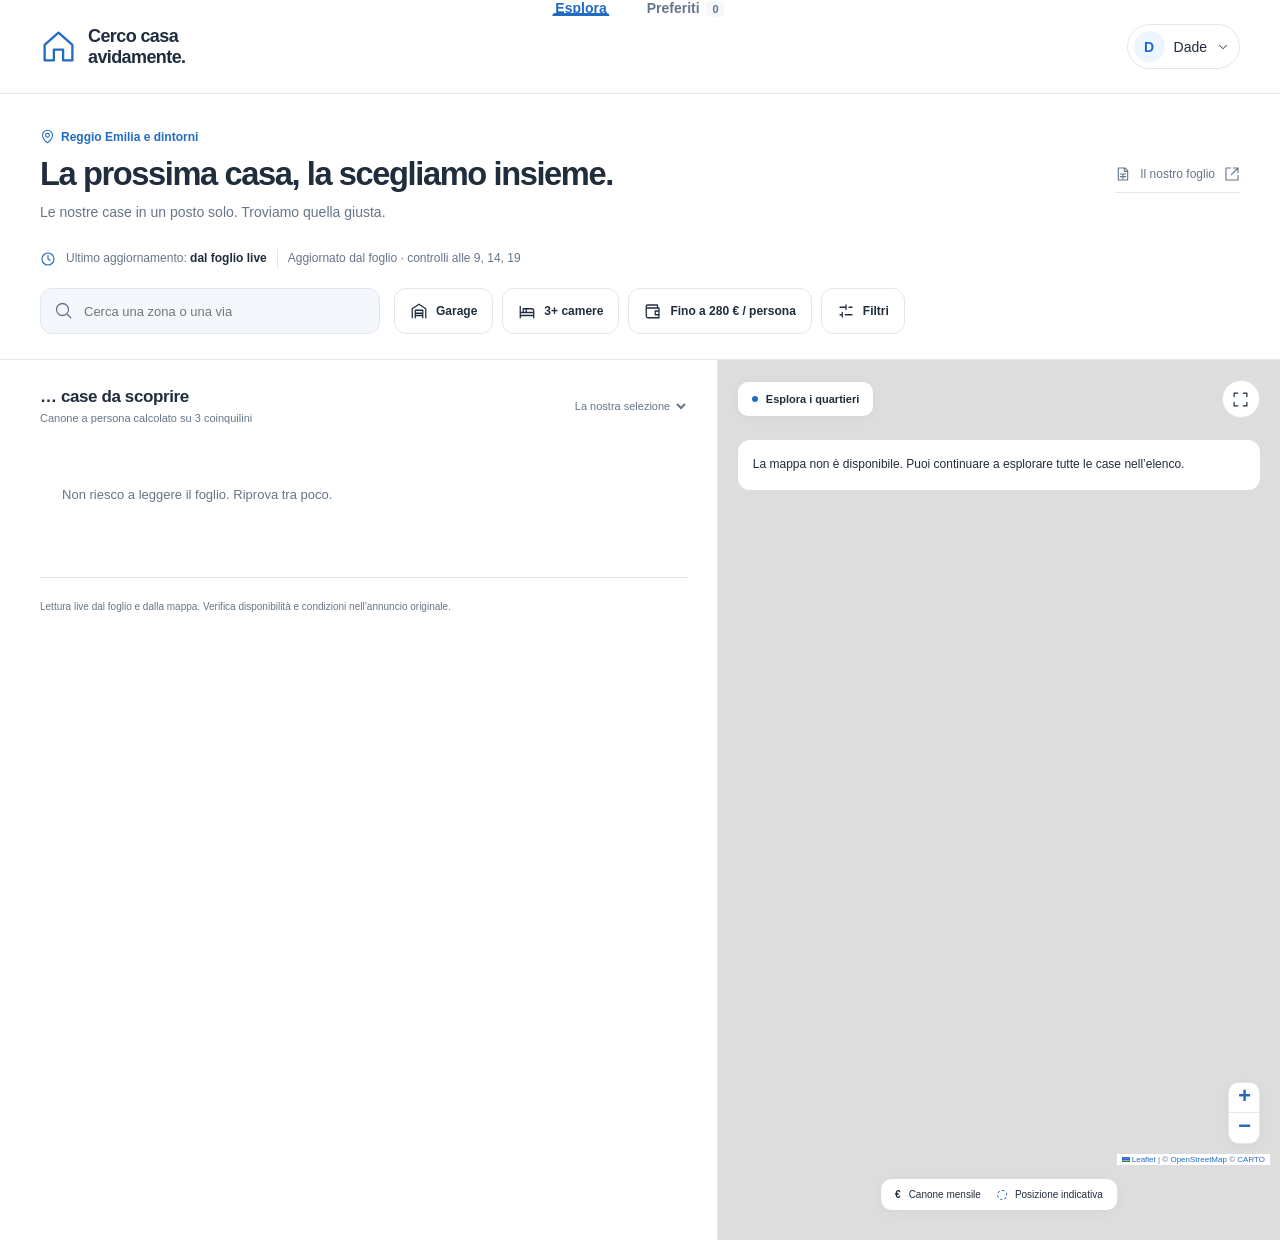
==== commit edd7e243: "Rimuove il tema scuro: resta solo il chiaro." ====
--- a/index.html
+++ b/index.html
@@ -14,7 +14,7 @@
   <header class="header">
     <a class="brand" href="./" aria-label="Cerco casa avidamente, pagina iniziale"><span class="brand-icon" data-icon="home"></span><span>Cerco casa<span class="brand-second">avidamente.</span></span></a>
     <nav class="tabs" aria-label="Viste"><button class="tab active" id="explore" aria-pressed="true">Esplora</button><button class="tab" id="saved" aria-pressed="false">Preferiti <span id="saved-count">0</span></button></nav>
-    <div class="header-actions"><button class="theme-toggle" id="theme-toggle" type="button" role="switch" aria-checked="false" aria-label="Tema scuro"><span class="theme-thumb"></span><span class="theme-sun" aria-hidden="true">☀</span><span class="theme-moon" aria-hidden="true">☾</span></button><button class="profile" id="profile" aria-label="Scegli il tuo profilo"><span class="avatar" id="avatar">D</span><span id="person-label">Dade</span><span data-icon="chevron"></span></button></div>
+    <div class="header-actions"><button class="profile" id="profile" aria-label="Scegli il tuo profilo"><span class="avatar" id="avatar">D</span><span id="person-label">Dade</span><span data-icon="chevron"></span></button></div>
   </header>
   <main>
     <section class="intro" aria-labelledby="page-title"><div><p class="location"><span data-icon="pin"></span> Reggio Emilia e dintorni</p><h1 id="page-title">La prossima casa,<br class="mobile-break"> la scegliamo insieme.</h1><p class="subtitle">Le nostre case in un posto solo. Troviamo quella giusta.</p></div><a class="source-link" href="https://docs.google.com/spreadsheets/d/1HYXLX9SNe0J6xJBuxV6XUrnqAojN1Qf0iowcfWVIrMM/edit?gid=0#gid=0" target="_blank" rel="noopener noreferrer"><span data-icon="sheet"></span> Il nostro foglio <span data-icon="external"></span></a></section>
--- a/styles.css
+++ b/styles.css
@@ -1,5 +1,5 @@
 :root{color-scheme:light;--ink:#202d3d;--muted:#65768a;--accent:#216bc4;--accent-dark:#1556a5;--accent-light:#edf5ff;--line:#e0e7f0;--surface:#f4f7fb;--white:#fff;--button:#216bc4;--button-hover:#1556a5;--on-button:#fff;--floating:#223750;--on-floating:#fff;--radius:18px;--ease:cubic-bezier(.2,.8,.2,1)}
-:root[data-theme=dark]{color-scheme:dark;--ink:#edf3fc;--muted:#a7b6ca;--accent:#82bbff;--accent-dark:#abd2ff;--accent-light:#1b304d;--line:#2b3a50;--surface:#1a273a;--white:#111c2d;--button:#367fdb;--button-hover:#438be6;--on-button:#fff;--floating:#d9e9ff;--on-floating:#17273d}
+
 *{box-sizing:border-box}body{margin:0;background:var(--white);color:var(--ink);font-family:"Avenir Next",Avenir,"Segoe UI",sans-serif;font-size:14px;-webkit-font-smoothing:antialiased}button,input,select{font:inherit}button,a,input,select{-webkit-tap-highlight-color:transparent}button{cursor:pointer}button,a{touch-action:manipulation}button{color:inherit}button:disabled{cursor:default}a{color:inherit;text-decoration:none}button{border:0;background:none}button:focus-visible,a:focus-visible,input:focus-visible,select:focus-visible{outline:3px solid var(--accent);outline-offset:4px}svg{width:20px;height:20px;stroke:currentColor;fill:none;stroke-width:1.7;stroke-linecap:round;stroke-linejoin:round;vertical-align:middle}h1,h2,h3,p{margin:0}[hidden]{display:none!important}.sr-only{position:absolute;width:1px;height:1px;padding:0;margin:-1px;overflow:hidden;clip:rect(0,0,0,0);white-space:nowrap;border:0}.skip{position:fixed;left:20px;top:-100px;background:var(--white);padding:16px;z-index:3000}.skip:focus{top:12px}
 .header{height:94px;padding:0 40px;border-bottom:1px solid var(--line);display:flex;align-items:center;justify-content:space-between;position:relative}.brand{display:flex;gap:11px;align-items:center;font-weight:750;font-size:18px;letter-spacing:-.6px;line-height:1.12}.brand-second{display:block}.brand-icon{color:var(--accent)}.brand-icon svg{width:37px;height:37px;stroke-width:1.5}.tabs{display:flex;align-self:stretch;gap:34px;position:absolute;left:50%;transform:translateX(-50%)}.tab{position:relative;font-weight:600;color:var(--muted);padding:0 3px}.tab:after{content:"";position:absolute;bottom:0;left:0;right:0;height:3px;background:var(--accent);border-radius:4px 4px 0 0;transform:scaleX(0);transition:transform .25s var(--ease)}.tab.active{color:var(--accent)}.tab.active:after{transform:scaleX(1)}#saved-count{background:var(--surface);padding:2px 6px;border-radius:5px;font-size:11px;margin-left:3px}.profile{display:flex;gap:9px;align-items:center;padding:6px 9px 6px 6px;border:1px solid var(--line);border-radius:30px}.profile svg{width:14px}.avatar{width:31px;height:31px;border-radius:50%;background:var(--accent-light);color:var(--accent);display:grid;place-items:center;font-weight:700}.intro{padding:35px 40px 29px;display:flex;justify-content:space-between;align-items:center;gap:20px}.location{display:flex;gap:6px;align-items:center;color:var(--accent);font-size:12px;font-weight:600;margin-bottom:10px}.location svg{width:15px;height:15px}h1{font-size:clamp(25px,2.55vw,38px);font-weight:600;letter-spacing:-1.4px;line-height:1.22}.subtitle{color:var(--muted);margin-top:10px;font-size:14px}.mobile-break{display:none}.source-link{display:flex;gap:9px;align-items:center;white-space:nowrap;color:var(--muted);font-size:12px;border-bottom:1px solid var(--line);padding:10px 0}.source-link:hover{color:var(--accent)}.source-link svg{width:16px;height:16px}
 .toolbar{padding:0 40px 25px;display:flex;gap:14px;border-bottom:1px solid var(--line)}.search{height:46px;display:flex;align-items:center;gap:9px;background:var(--surface);border:1px solid var(--line);border-radius:12px;padding:0 14px;flex:1;max-width:340px;min-width:210px}.search svg{width:18px;flex:none;color:var(--muted)}.search input{border:0;background:none;outline:0;width:100%;min-width:0;font-size:13px;color:var(--ink)}.search:focus-within{border-color:var(--accent);box-shadow:0 0 0 3px var(--accent-light)}.filters{display:flex;gap:9px}.chip{display:flex;align-items:center;justify-content:center;gap:8px;border:1px solid var(--line);border-radius:12px;padding:0 15px;min-height:46px;white-space:nowrap;font-size:12px;font-weight:600;transition:background .18s,border-color .18s,transform .18s}.chip svg{width:18px;height:18px}.chip:hover{border-color:var(--accent);background:var(--surface)}.chip:active{transform:scale(.96)}.chip[aria-pressed=true],.chip.selected{background:var(--accent-light);border-color:var(--accent);color:var(--accent)}#extra-count{background:var(--button);color:var(--on-button);border-radius:50%;padding:2px 6px}
@@ -16,20 +16,18 @@
 
 /* Theme and data freshness */
 .header-actions{display:flex;align-items:center;gap:16px}
-.theme-toggle{position:relative;display:flex;align-items:center;justify-content:space-around;flex:none;width:66px;height:38px;padding:0 3px;border:1px solid var(--line);border-radius:22px;background:var(--surface);color:var(--muted)}
-.theme-toggle span:not(.theme-thumb){position:relative;z-index:1;width:28px;line-height:28px;text-align:center;font-size:22px}
-.theme-toggle .theme-sun{color:var(--accent)}
-.theme-thumb{position:absolute;left:4px;top:4px;width:28px;height:28px;background:var(--white);border-radius:50%;box-shadow:0 1px 5px #0002;transition:transform .25s var(--ease)}
-[data-theme=dark] .theme-thumb{transform:translateX(28px)}
-[data-theme=dark] .theme-toggle .theme-sun{color:var(--muted)}
-[data-theme=dark] .theme-toggle .theme-moon{color:var(--accent)}
+
+
+
+
+
 .update-status{display:flex;flex-wrap:wrap;align-items:center;gap:8px 10px;padding:0 40px 20px;color:var(--muted);font-size:12px;line-height:1.6}
 .update-status>span:first-child{color:var(--accent)}
 .update-status svg{width:16px;height:16px}
 .update-status time{color:var(--ink);font-weight:600}
 .update-frequency{border-left:1px solid var(--line);padding-left:10px}
-[data-theme=dark] dialog{background:var(--white)}
-[data-theme=dark] .detail-status{color:#f2cc8b;background:#3a3021}
+
+
 .leaflet-popup-content-wrapper,.leaflet-popup-tip{background:var(--white);color:var(--ink)}
 .leaflet-bar a,.leaflet-bar a:hover,.leaflet-bar a:focus{background:var(--white);color:var(--ink);border-color:var(--line)}
 .leaflet-bar a.leaflet-disabled{background:var(--surface);color:var(--muted)}
@@ -39,7 +37,7 @@
 @media(min-width:1600px){.update-status{padding-inline:60px}}
 @media(max-width:1150px){.update-status{padding-inline:28px}}
 @media(max-width:650px){.header{height:114px;flex-wrap:wrap;align-content:center;justify-content:space-between;row-gap:8px}.header-actions{gap:10px}.tabs{order:3;flex-basis:100%;height:30px;align-self:auto;justify-content:center;margin:0;gap:30px}.update-status{padding:0 20px 18px;gap:5px 8px;font-size:12px}.update-frequency{flex-basis:100%;margin-left:24px;padding:0;border:0}body.map-view .map-panel{height:calc(100dvh - 455px)}}
-@media(prefers-reduced-motion:reduce){.theme-thumb{transition:none}}
+@media(prefers-reduced-motion:reduce){}
 
 /* Live shared likes */
 .likes-line{font-size:10px;color:var(--accent);margin-top:6px;line-height:1.5;min-height:0}
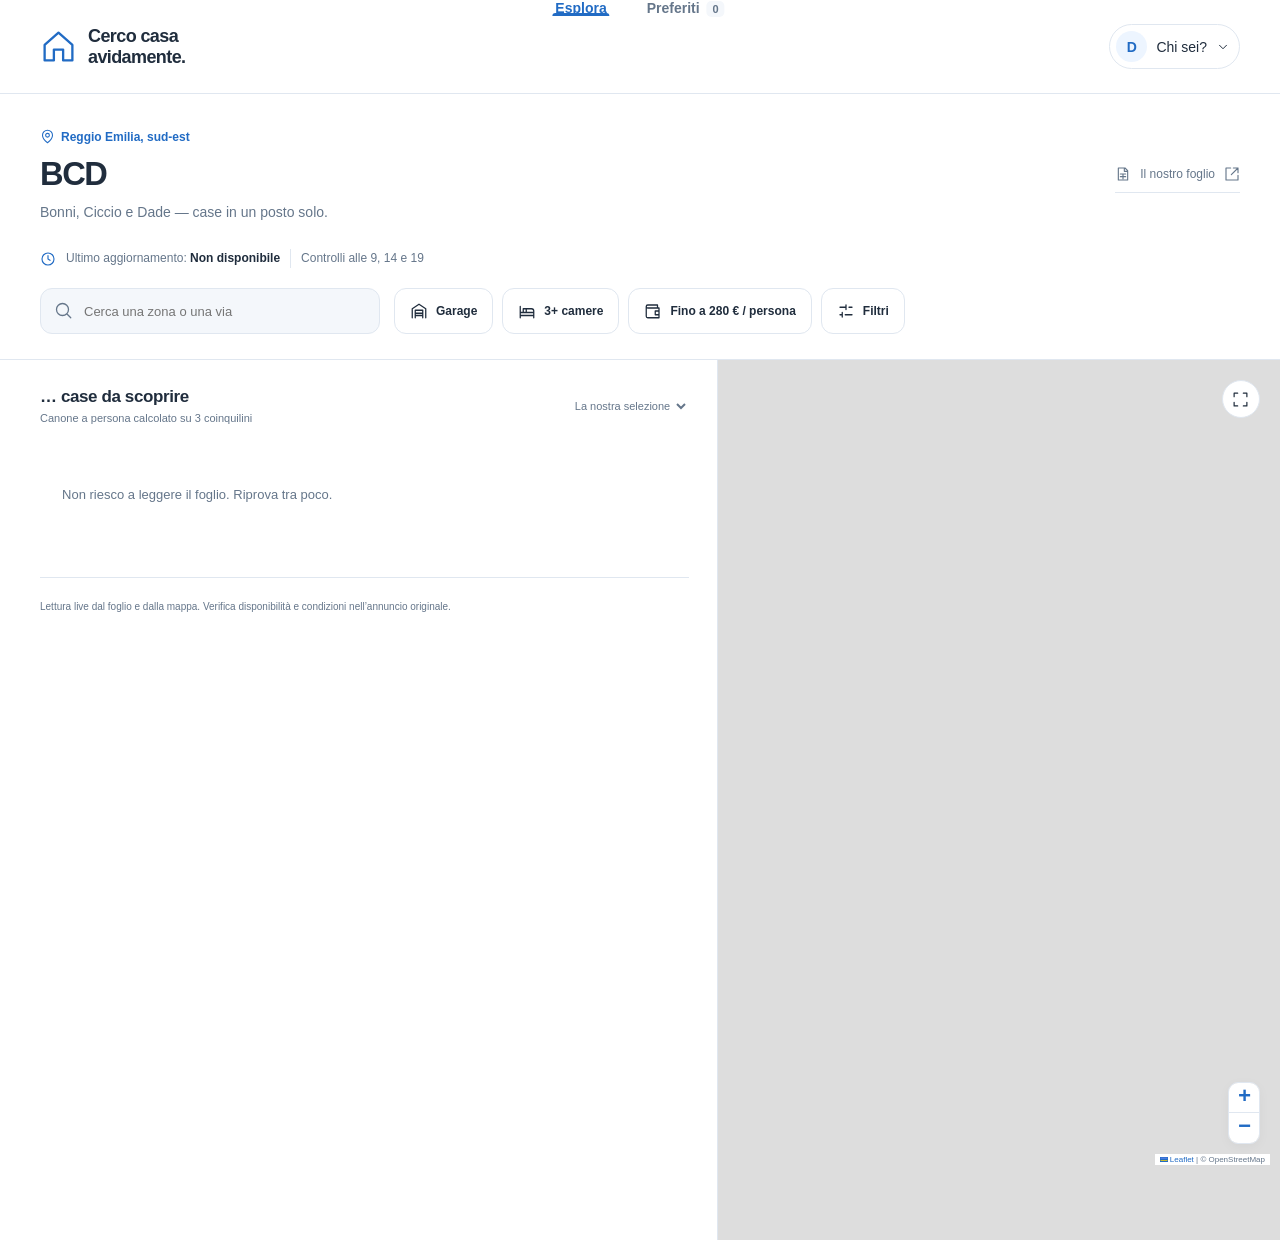
==== commit 6f70a224: "Cuori rossi, badge responsabili, profili e orario controlli." ====
--- a/index.html
+++ b/index.html
@@ -14,24 +14,24 @@
   <header class="header">
     <a class="brand" href="./" aria-label="Cerco casa avidamente, pagina iniziale"><span class="brand-icon" data-icon="home"></span><span>Cerco casa<span class="brand-second">avidamente.</span></span></a>
     <nav class="tabs" aria-label="Viste"><button class="tab active" id="explore" aria-pressed="true">Esplora</button><button class="tab" id="saved" aria-pressed="false">Preferiti <span id="saved-count">0</span></button></nav>
-    <div class="header-actions"><button class="profile" id="profile" aria-label="Scegli il tuo profilo"><span class="avatar" id="avatar">D</span><span id="person-label">Dade</span><span data-icon="chevron"></span></button></div>
+    <div class="header-actions"><button class="profile" id="profile" aria-label="Chi sei?"><span class="avatar" id="avatar">?</span><span id="person-label">Chi sei?</span><span data-icon="chevron"></span></button></div>
   </header>
   <main>
-    <section class="intro" aria-labelledby="page-title"><div><p class="location"><span data-icon="pin"></span> Reggio Emilia e dintorni</p><h1 id="page-title">La prossima casa,<br class="mobile-break"> la scegliamo insieme.</h1><p class="subtitle">Le nostre case in un posto solo. Troviamo quella giusta.</p></div><a class="source-link" href="https://docs.google.com/spreadsheets/d/1HYXLX9SNe0J6xJBuxV6XUrnqAojN1Qf0iowcfWVIrMM/edit?gid=0#gid=0" target="_blank" rel="noopener noreferrer"><span data-icon="sheet"></span> Il nostro foglio <span data-icon="external"></span></a></section>
-    <div class="update-status" aria-label="Aggiornamento dei dati"><span data-icon="clock"></span><span>Ultimo aggiornamento: <time id="updated-at">Caricamento…</time></span><span class="update-frequency">Aggiornato dal foglio · controlli alle 9, 14, 19</span></div>
+    <section class="intro" aria-labelledby="page-title"><div><p class="location"><span data-icon="pin"></span> Reggio Emilia, sud-est</p><h1 id="page-title">BCD</h1><p class="subtitle">Bonni, Ciccio e Dade — case in un posto solo.</p></div><a class="source-link" href="https://docs.google.com/spreadsheets/d/1HYXLX9SNe0J6xJBuxV6XUrnqAojN1Qf0iowcfWVIrMM/edit?gid=0#gid=0" target="_blank" rel="noopener noreferrer"><span data-icon="sheet"></span> Il nostro foglio <span data-icon="external"></span></a></section>
+    <div class="update-status" aria-label="Aggiornamento dei dati"><span data-icon="clock"></span><span>Ultimo aggiornamento: <time id="updated-at">Caricamento…</time></span><span class="update-frequency">Controlli alle 9, 14 e 19</span></div>
     <section class="toolbar" aria-label="Cerca e filtra le case">
       <label class="search"><span data-icon="search"></span><input id="query" type="search" placeholder="Cerca una zona o una via" aria-label="Cerca una zona o una via"></label>
       <div class="filters" aria-label="Filtri rapidi"><button class="chip" data-filter="garage" aria-pressed="false"><span data-icon="garage"></span> Garage</button><button class="chip" data-filter="bedrooms" aria-pressed="false"><span data-icon="bed"></span> 3+ camere</button><button class="chip" data-filter="budget" aria-pressed="false"><span data-icon="wallet"></span> Fino a 280 € / persona</button><button class="chip filter-more" id="more-filters"><span data-icon="sliders"></span> Filtri <span id="extra-count" hidden></span></button></div>
     </section>
     <div class="workspace">
       <section class="results" id="results" aria-labelledby="results-title" tabindex="-1"><div class="results-bar"><div><h2 id="results-title"><span id="result-count">…</span> case da scoprire</h2><p>Canone a persona calcolato su 3 coinquilini</p></div><label class="sort"><span class="sr-only">Ordina annunci</span><select id="sort"><option value="selection">La nostra selezione</option><option value="price-asc">Prezzo crescente</option><option value="price-desc">Prezzo decrescente</option><option value="size">Più spazio</option></select></label></div><div id="active-filters" class="active-filters" hidden></div><div id="cards" class="cards"></div><div class="empty-state" id="empty" hidden><span data-icon="search"></span><h3 id="empty-title">Nessuna casa con questi filtri</h3><p id="empty-copy">Prova un’altra zona o allarga la ricerca.</p><button class="primary" id="reset">Azzera i filtri</button></div><p class="snapshot">Lettura live dal foglio e dalla mappa. Verifica disponibilità e condizioni nell’annuncio originale.</p></section>
-      <section class="map-panel" id="map-panel" aria-label="Mappa degli annunci"><div class="map-top"><span><span class="dot"></span> Esplora i quartieri</span><button class="round" id="fit-map" aria-label="Mostra tutte le case sulla mappa" title="Mostra tutte le case"><span data-icon="expand"></span></button></div><div id="map"></div><div id="map-error" class="map-error" hidden>La mappa non è disponibile. Puoi continuare a esplorare tutte le case nell’elenco.</div><div class="map-legend"><span class="legend-pin">€</span> Canone mensile <span class="legend-approx"></span> Posizione indicativa</div></section>
+      <section class="map-panel" id="map-panel" aria-label="Mappa degli annunci"><div class="map-top"><button class="round" id="fit-map" aria-label="Mostra tutte le case sulla mappa" title="Mostra tutte le case"><span data-icon="expand"></span></button></div><div id="map"></div><div id="map-error" class="map-error" hidden>La mappa non è disponibile. Puoi continuare a esplorare tutte le case nell’elenco.</div></section>
     </div>
   </main>
   <button class="mobile-map" id="toggle-map"><span data-icon="map"></span><span id="view-label">Mostra mappa</span></button>
   <dialog id="detail-dialog" class="detail-dialog" aria-labelledby="detail-title"><button class="round close-dialog" aria-label="Chiudi dettagli" data-close><span data-icon="close"></span></button><div id="detail-content"></div></dialog>
   <dialog id="filters-dialog" class="small-dialog" aria-labelledby="filters-title"><form id="filter-form"><div class="dialog-heading"><h2 id="filters-title">La casa come la cerchiamo</h2><button type="button" class="round" aria-label="Chiudi filtri" data-close><span data-icon="close"></span></button></div><label class="field">Canone massimo al mese <span class="input-wrap"><input id="max-price" type="number" min="0" step="50" placeholder="Nessun limite"><span>€</span></span></label><p class="field-hint">Intero appartamento, spese escluse.</p><label class="check-row"><span>Solo case arredate</span><input id="furnished" type="checkbox"></label><label class="check-row"><span>Escludi annunci non più disponibili</span><input id="available" type="checkbox"></label><div class="dialog-actions"><button type="button" class="text-button" id="clear-extra">Azzera</button><button type="submit" class="primary">Mostra le case</button></div></form></dialog>
-  <dialog id="profile-dialog" class="small-dialog" aria-labelledby="profile-title"><div class="dialog-heading"><h2 id="profile-title">Chi cerca casa?</h2><button class="round" aria-label="Chiudi profilo" data-close><span data-icon="close"></span></button></div><p class="profile-info">Scegli il tuo nome per i preferiti condivisi con Bonni, Ciccio e Dade.</p><div class="people" id="people"></div><p class="field-hint">I like sono condivisi tra Bonni, Ciccio e Dade; il nome scelto resta su questo dispositivo.</p></dialog>
+  <dialog id="profile-dialog" class="small-dialog" aria-labelledby="profile-title"><div class="dialog-heading"><h2 id="profile-title">Chi sei?</h2><button class="round" aria-label="Chiudi profilo" data-close><span data-icon="close"></span></button></div><p class="profile-info">Identificati così riusciamo a capire chi ha messo like e a chi piace cosa.</p><div class="people" id="people"></div></dialog>
   <div id="toast" class="toast" role="status" aria-live="polite"></div><div id="announcements" class="sr-only" role="status" aria-live="polite"></div>
 </body>
 </html>
--- a/styles.css
+++ b/styles.css
@@ -1,11 +1,11 @@
-:root{color-scheme:light;--ink:#202d3d;--muted:#65768a;--accent:#216bc4;--accent-dark:#1556a5;--accent-light:#edf5ff;--line:#e0e7f0;--surface:#f4f7fb;--white:#fff;--button:#216bc4;--button-hover:#1556a5;--on-button:#fff;--floating:#223750;--on-floating:#fff;--radius:18px;--ease:cubic-bezier(.2,.8,.2,1)}
+:root{color-scheme:light;--like:#e03131;--ink:#202d3d;--muted:#65768a;--accent:#216bc4;--accent-dark:#1556a5;--accent-light:#edf5ff;--line:#e0e7f0;--surface:#f4f7fb;--white:#fff;--button:#216bc4;--button-hover:#1556a5;--on-button:#fff;--floating:#223750;--on-floating:#fff;--radius:18px;--ease:cubic-bezier(.2,.8,.2,1)}
 
 *{box-sizing:border-box}body{margin:0;background:var(--white);color:var(--ink);font-family:"Avenir Next",Avenir,"Segoe UI",sans-serif;font-size:14px;-webkit-font-smoothing:antialiased}button,input,select{font:inherit}button,a,input,select{-webkit-tap-highlight-color:transparent}button{cursor:pointer}button,a{touch-action:manipulation}button{color:inherit}button:disabled{cursor:default}a{color:inherit;text-decoration:none}button{border:0;background:none}button:focus-visible,a:focus-visible,input:focus-visible,select:focus-visible{outline:3px solid var(--accent);outline-offset:4px}svg{width:20px;height:20px;stroke:currentColor;fill:none;stroke-width:1.7;stroke-linecap:round;stroke-linejoin:round;vertical-align:middle}h1,h2,h3,p{margin:0}[hidden]{display:none!important}.sr-only{position:absolute;width:1px;height:1px;padding:0;margin:-1px;overflow:hidden;clip:rect(0,0,0,0);white-space:nowrap;border:0}.skip{position:fixed;left:20px;top:-100px;background:var(--white);padding:16px;z-index:3000}.skip:focus{top:12px}
 .header{height:94px;padding:0 40px;border-bottom:1px solid var(--line);display:flex;align-items:center;justify-content:space-between;position:relative}.brand{display:flex;gap:11px;align-items:center;font-weight:750;font-size:18px;letter-spacing:-.6px;line-height:1.12}.brand-second{display:block}.brand-icon{color:var(--accent)}.brand-icon svg{width:37px;height:37px;stroke-width:1.5}.tabs{display:flex;align-self:stretch;gap:34px;position:absolute;left:50%;transform:translateX(-50%)}.tab{position:relative;font-weight:600;color:var(--muted);padding:0 3px}.tab:after{content:"";position:absolute;bottom:0;left:0;right:0;height:3px;background:var(--accent);border-radius:4px 4px 0 0;transform:scaleX(0);transition:transform .25s var(--ease)}.tab.active{color:var(--accent)}.tab.active:after{transform:scaleX(1)}#saved-count{background:var(--surface);padding:2px 6px;border-radius:5px;font-size:11px;margin-left:3px}.profile{display:flex;gap:9px;align-items:center;padding:6px 9px 6px 6px;border:1px solid var(--line);border-radius:30px}.profile svg{width:14px}.avatar{width:31px;height:31px;border-radius:50%;background:var(--accent-light);color:var(--accent);display:grid;place-items:center;font-weight:700}.intro{padding:35px 40px 29px;display:flex;justify-content:space-between;align-items:center;gap:20px}.location{display:flex;gap:6px;align-items:center;color:var(--accent);font-size:12px;font-weight:600;margin-bottom:10px}.location svg{width:15px;height:15px}h1{font-size:clamp(25px,2.55vw,38px);font-weight:600;letter-spacing:-1.4px;line-height:1.22}.subtitle{color:var(--muted);margin-top:10px;font-size:14px}.mobile-break{display:none}.source-link{display:flex;gap:9px;align-items:center;white-space:nowrap;color:var(--muted);font-size:12px;border-bottom:1px solid var(--line);padding:10px 0}.source-link:hover{color:var(--accent)}.source-link svg{width:16px;height:16px}
 .toolbar{padding:0 40px 25px;display:flex;gap:14px;border-bottom:1px solid var(--line)}.search{height:46px;display:flex;align-items:center;gap:9px;background:var(--surface);border:1px solid var(--line);border-radius:12px;padding:0 14px;flex:1;max-width:340px;min-width:210px}.search svg{width:18px;flex:none;color:var(--muted)}.search input{border:0;background:none;outline:0;width:100%;min-width:0;font-size:13px;color:var(--ink)}.search:focus-within{border-color:var(--accent);box-shadow:0 0 0 3px var(--accent-light)}.filters{display:flex;gap:9px}.chip{display:flex;align-items:center;justify-content:center;gap:8px;border:1px solid var(--line);border-radius:12px;padding:0 15px;min-height:46px;white-space:nowrap;font-size:12px;font-weight:600;transition:background .18s,border-color .18s,transform .18s}.chip svg{width:18px;height:18px}.chip:hover{border-color:var(--accent);background:var(--surface)}.chip:active{transform:scale(.96)}.chip[aria-pressed=true],.chip.selected{background:var(--accent-light);border-color:var(--accent);color:var(--accent)}#extra-count{background:var(--button);color:var(--on-button);border-radius:50%;padding:2px 6px}
-.workspace{display:grid;grid-template-columns:minmax(0,56%) minmax(0,44%);align-items:start}.results{padding:27px 28px 20px 40px;min-width:0;outline:none}.results-bar{display:flex;justify-content:space-between;align-items:center;gap:10px;margin-bottom:23px}.results-bar h2{font-size:17px;font-weight:600;letter-spacing:-.4px}.results-bar p{margin-top:5px;font-size:11px;color:var(--muted)}.sort select{border:0;background:var(--white);color:var(--muted);max-width:155px;font-size:11px;padding:10px 0;cursor:pointer}.cards{display:grid;grid-template-columns:repeat(2,minmax(0,1fr));gap:26px 20px}.card{min-width:0;position:relative}.photo-wrap{height:auto;aspect-ratio:1.4;border-radius:var(--radius);overflow:hidden;position:relative;background:var(--surface)}.photo-button{display:block;width:100%;height:100%;padding:0;text-align:left}.photo-wrap img{width:100%;height:100%;object-fit:cover;display:block;transition:transform .5s var(--ease)}.photo-button:hover img{transform:scale(1.045)}.card.unavailable .photo-wrap img{filter:saturate(.35)}.photo-placeholder{height:100%;display:flex;flex-direction:column;align-items:center;justify-content:center;gap:12px;color:var(--muted);font-size:12px}.photo-placeholder svg{width:36px;height:36px}.badge{position:absolute;left:12px;top:12px;pointer-events:none;padding:6px 10px;border-radius:7px;background:var(--white);font-size:10px;font-weight:650;max-width:calc(100% - 70px)}.heart{position:absolute;right:11px;top:11px;width:34px;height:34px;display:grid;place-items:center;border-radius:50%;background:var(--white);box-shadow:0 2px 8px #0000000d;transition:transform .2s var(--ease);z-index:1}.heart:hover{transform:scale(1.1)}.heart svg{width:19px;height:19px}.heart[aria-pressed=true]{color:var(--accent)}.heart[aria-pressed=true] svg{fill:var(--accent)}.heart.pop{animation:heart-pop .36s var(--ease)}.card-info{padding:12px 1px 0}.card-zone{display:flex;justify-content:space-between;align-items:center;gap:6px;color:var(--muted);font-size:10px;margin-bottom:4px}.card-zone svg{width:12px;height:12px}.card h3{font-size:14px;font-weight:600;line-height:1.45;letter-spacing:-.2px}.title-button{text-align:left;padding:0;display:block}.title-button:hover{color:var(--accent)}.card-facts{margin-top:6px;color:var(--muted);font-size:11px;display:flex;gap:11px;flex-wrap:wrap}.card-facts span{display:flex;gap:4px;align-items:center}.card-facts svg{width:13px;height:13px}.card-price{margin-top:12px;display:flex;justify-content:space-between;align-items:baseline;gap:8px}.card-price strong{font-size:17px;letter-spacing:-.4px;font-weight:650}.card-price small{color:var(--muted);font-size:10px}.person-price{font-size:10px;color:var(--accent);background:var(--accent-light);border-radius:6px;padding:5px 7px;white-space:nowrap}.expenses{font-size:10px;color:var(--muted);margin-top:6px}.active-filters{display:flex;align-items:center;gap:10px;margin:-7px 0 18px;font-size:11px;color:var(--accent)}.text-button{padding:10px 0;text-decoration:underline;text-underline-offset:4px;font-weight:600}.snapshot{font-size:10px;line-height:1.7;color:var(--muted);border-top:1px solid var(--line);padding-top:20px;margin-top:35px}.empty-state{text-align:center;padding:70px 20px}.empty-state>span svg{width:38px;height:38px;color:var(--accent);margin-bottom:20px}.empty-state h3{font-size:20px}.empty-state p{margin:12px 0 22px;color:var(--muted)}
-.map-panel{height:calc(100dvh - 20px);min-height:500px;position:sticky;top:10px;border-left:1px solid var(--line);overflow:hidden;background:var(--surface)}#map{height:100%;width:100%;z-index:0}.map-top{position:absolute;left:20px;right:20px;top:20px;z-index:500;display:flex;align-items:center;justify-content:space-between;pointer-events:none}.map-top>span{display:flex;align-items:center;gap:8px;background:var(--white);padding:11px 14px;border-radius:10px;box-shadow:0 2px 14px #00000009;font-size:11px;font-weight:600}.dot{width:6px;height:6px;background:var(--accent);border-radius:50%}.round{width:38px;height:38px;display:grid;place-items:center;background:var(--white);border:1px solid var(--line);border-radius:50%;pointer-events:auto}.round:hover{background:var(--surface)}.round svg{width:17px;height:17px}.map-legend{position:absolute;bottom:30px;left:50%;transform:translateX(-50%);z-index:500;display:flex;align-items:center;justify-content:center;gap:8px;white-space:nowrap;border-radius:10px;background:var(--white);padding:10px 14px;font-size:10px;box-shadow:0 2px 14px #0000000a}.legend-pin{font-weight:700}.legend-approx{width:10px;height:10px;border:1px dashed var(--accent);border-radius:50%;margin-left:8px}.price-marker{background:transparent;border:0}.price-pin{font-family:"Avenir Next",Avenir,"Segoe UI",sans-serif;display:block;width:68px;text-align:center;font-size:12px;font-weight:650;color:var(--ink);background:var(--white);border:1px solid var(--line);border-radius:20px;box-shadow:0 2px 6px #1b30221a;padding:7px 0;transition:transform .2s,background .2s,color .2s}.price-pin.approx{border-style:dashed}.price-pin.gone{color:var(--muted);background:var(--surface)}.price-pin.highlight,.price-pin.saved{background:var(--button);color:var(--on-button);border-color:var(--accent)}.price-pin.highlight{transform:scale(1.14)}.leaflet-container{font-family:inherit}.leaflet-control-zoom{border:1px solid var(--line)!important;box-shadow:0 3px 12px #0000000a!important;border-radius:10px!important;overflow:hidden}.leaflet-bottom.leaflet-right{bottom:75px;right:10px}.leaflet-control-attribution{font-size:8px!important}.leaflet-popup-content-wrapper{border-radius:14px}.leaflet-popup-content{margin:12px;width:210px!important}.popup-button{padding:0;text-align:left;width:100%}.popup-button img{width:100%;height:115px;border-radius:9px;object-fit:cover}.popup-button strong{display:block;margin-top:8px;line-height:1.4}.popup-button span{display:block;margin-top:6px;color:var(--accent)}.map-error{position:absolute;top:80px;left:20px;right:20px;background:var(--white);padding:15px;border-radius:12px;z-index:501;line-height:1.6;font-size:12px}.mobile-map{display:none}
-dialog{border:1px solid var(--line);padding:0;border-radius:24px;box-shadow:0 24px 90px #14261e2b;color:var(--ink);max-height:90dvh;overscroll-behavior:contain}dialog::backdrop{background:#15281f66;backdrop-filter:blur(3px)}dialog[open]{animation:dialog-in .25s var(--ease)}.detail-dialog{width:min(640px,calc(100% - 30px))}.close-dialog{position:absolute;right:15px;top:15px;z-index:3}.detail-photo{width:100%;height:270px;object-fit:cover;display:block;background:var(--surface)}.detail-body{padding:25px 28px 28px}.detail-body .location{margin-bottom:7px}.detail-body h2{font-size:24px;letter-spacing:-.7px;line-height:1.3}.detail-status{margin-top:10px;color:#80571d;background:#fbf4e7;padding:10px 12px;border-radius:8px;font-size:12px}.detail-facts{display:grid;grid-template-columns:repeat(3,1fr);gap:16px 12px;border-block:1px solid var(--line);padding:19px 0;margin:20px 0}.detail-facts>div{display:flex;gap:8px;align-items:center;font-size:12px}.detail-facts svg{color:var(--muted);width:18px;flex:none}.detail-prices{display:flex;justify-content:space-between;align-items:center}.detail-prices strong{font-size:25px}.detail-prices small{color:var(--muted)}.detail-note{margin-top:16px;background:var(--surface);padding:13px 15px;border-radius:10px;font-size:12px;line-height:1.7}.detail-note strong{display:block;margin-bottom:3px}.detail-actions{display:flex;gap:10px;margin-top:22px}.primary{background:var(--button);color:var(--on-button);border-radius:11px;padding:13px 20px;display:inline-flex;align-items:center;justify-content:center;gap:8px;font-weight:600;font-size:13px;min-height:46px;transition:background .2s,transform .2s}.primary:hover{background:var(--button-hover)}.primary:active{transform:scale(.97)}.detail-actions .primary{flex:1}.detail-save{border:1px solid var(--line);border-radius:11px;padding:12px;display:flex;align-items:center;gap:7px}.detail-save[aria-pressed=true]{color:var(--accent);background:var(--accent-light)}.detail-save[aria-pressed=true] svg{fill:var(--accent)}.small-dialog{width:min(460px,calc(100% - 30px));padding:25px}.dialog-heading{display:flex;align-items:center;justify-content:space-between;gap:15px;margin-bottom:20px}.dialog-heading h2{font-size:21px;letter-spacing:-.6px}.dialog-heading .round{flex:none}.field{display:flex;flex-direction:column;gap:12px;font-size:13px;font-weight:600}.input-wrap{display:flex;align-items:center;border:1px solid var(--line);border-radius:10px;padding:0 14px}.input-wrap input{width:100%;border:0;background:none;min-height:46px;color:var(--ink)}.field-hint{font-size:11px;color:var(--muted);line-height:1.6;margin:8px 0 20px}.check-row{padding:19px 0;border-top:1px solid var(--line);display:flex;align-items:center;justify-content:space-between;gap:20px;font-size:13px}.check-row input{width:19px;height:19px;accent-color:var(--accent);flex:none}.dialog-actions{display:flex;align-items:center;justify-content:space-between;border-top:1px solid var(--line);padding-top:20px}.profile-info{color:var(--muted);line-height:1.7}.people{display:grid;gap:10px;margin:20px 0}.person{display:flex;align-items:center;gap:12px;border:1px solid var(--line);border-radius:12px;padding:12px}.person.selected{border-color:var(--accent);background:var(--accent-light)}.person>svg{margin-left:auto;color:var(--accent)}.toast{position:fixed;bottom:25px;left:50%;transform:translate(-50%,20px);opacity:0;pointer-events:none;z-index:5000;padding:13px 20px;background:var(--floating);color:var(--on-floating);border-radius:12px;font-size:13px;box-shadow:0 4px 20px #0002;transition:transform .23s,opacity .23s;max-width:90%;text-align:center}.toast.show{opacity:1;transform:translate(-50%,0)}
+.workspace{display:grid;grid-template-columns:minmax(0,56%) minmax(0,44%);align-items:start}.results{padding:27px 28px 20px 40px;min-width:0;outline:none}.results-bar{display:flex;justify-content:space-between;align-items:center;gap:10px;margin-bottom:23px}.results-bar h2{font-size:17px;font-weight:600;letter-spacing:-.4px}.results-bar p{margin-top:5px;font-size:11px;color:var(--muted)}.sort select{border:0;background:var(--white);color:var(--muted);max-width:155px;font-size:11px;padding:10px 0;cursor:pointer}.cards{display:grid;grid-template-columns:repeat(2,minmax(0,1fr));gap:26px 20px}.card{min-width:0;position:relative}.photo-wrap{height:auto;aspect-ratio:1.4;border-radius:var(--radius);overflow:hidden;position:relative;background:var(--surface)}.photo-button{display:block;width:100%;height:100%;padding:0;text-align:left}.photo-wrap img{width:100%;height:100%;object-fit:cover;display:block;transition:transform .5s var(--ease)}.photo-button:hover img{transform:scale(1.045)}.card.unavailable .photo-wrap img{filter:saturate(.35)}.photo-placeholder{height:100%;display:flex;flex-direction:column;align-items:center;justify-content:center;gap:12px;color:var(--muted);font-size:12px}.photo-placeholder svg{width:36px;height:36px}.badge{position:absolute;left:12px;top:12px;pointer-events:none;padding:6px 10px;border-radius:7px;background:var(--white);font-size:10px;font-weight:650;max-width:calc(100% - 70px)}.heart{position:absolute;right:11px;top:11px;width:34px;height:34px;display:grid;place-items:center;border-radius:50%;background:var(--white);box-shadow:0 2px 8px #0000000d;transition:transform .2s var(--ease);z-index:1}.heart:hover{transform:scale(1.1)}.heart svg{width:19px;height:19px}.heart[aria-pressed=true]{color:#e03131}.heart[aria-pressed=true] svg{fill:#e03131;stroke:#e03131}.heart.pop{animation:heart-pop .36s var(--ease)}.card-info{padding:12px 1px 0}.card-zone{display:flex;justify-content:space-between;align-items:center;gap:6px;color:var(--muted);font-size:10px;margin-bottom:4px}.card-zone svg{width:12px;height:12px}.card h3{font-size:14px;font-weight:600;line-height:1.45;letter-spacing:-.2px}.title-button{text-align:left;padding:0;display:block}.title-button:hover{color:var(--accent)}.card-facts{margin-top:6px;color:var(--muted);font-size:11px;display:flex;gap:11px;flex-wrap:wrap}.card-facts span{display:flex;gap:4px;align-items:center}.card-facts svg{width:13px;height:13px}.card-price{margin-top:12px;display:flex;justify-content:space-between;align-items:baseline;gap:8px}.card-price strong{font-size:17px;letter-spacing:-.4px;font-weight:650}.card-price small{color:var(--muted);font-size:10px}.person-price{font-size:10px;color:var(--accent);background:var(--accent-light);border-radius:6px;padding:5px 7px;white-space:nowrap}.expenses{font-size:10px;color:var(--muted);margin-top:6px}.active-filters{display:flex;align-items:center;gap:10px;margin:-7px 0 18px;font-size:11px;color:var(--accent)}.text-button{padding:10px 0;text-decoration:underline;text-underline-offset:4px;font-weight:600}.snapshot{font-size:10px;line-height:1.7;color:var(--muted);border-top:1px solid var(--line);padding-top:20px;margin-top:35px}.empty-state{text-align:center;padding:70px 20px}.empty-state>span svg{width:38px;height:38px;color:var(--accent);margin-bottom:20px}.empty-state h3{font-size:20px}.empty-state p{margin:12px 0 22px;color:var(--muted)}
+.map-panel{height:calc(100dvh - 20px);min-height:500px;position:sticky;top:10px;border-left:1px solid var(--line);overflow:hidden;background:var(--surface)}#map{height:100%;width:100%;z-index:0}.map-top{position:absolute;left:20px;right:20px;top:20px;z-index:500;display:flex;align-items:center;justify-content:flex-end;pointer-events:none}.map-top>span{display:flex;align-items:center;gap:8px;background:var(--white);padding:11px 14px;border-radius:10px;box-shadow:0 2px 14px #00000009;font-size:11px;font-weight:600}.dot{width:6px;height:6px;background:var(--accent);border-radius:50%}.round{width:38px;height:38px;display:grid;place-items:center;background:var(--white);border:1px solid var(--line);border-radius:50%;pointer-events:auto}.round:hover{background:var(--surface)}.round svg{width:17px;height:17px}.map-legend{position:absolute;bottom:30px;left:50%;transform:translateX(-50%);z-index:500;display:flex;align-items:center;justify-content:center;gap:8px;white-space:nowrap;border-radius:10px;background:var(--white);padding:10px 14px;font-size:10px;box-shadow:0 2px 14px #0000000a}.legend-pin{font-weight:700}.legend-approx{width:10px;height:10px;border:1px dashed var(--accent);border-radius:50%;margin-left:8px}.price-marker{background:transparent;border:0}.price-pin{font-family:"Avenir Next",Avenir,"Segoe UI",sans-serif;display:inline-flex;align-items:center;justify-content:center;gap:4px;min-width:68px;width:max-content;text-align:center;font-size:12px;font-weight:650;color:var(--ink);background:var(--white);border:1px solid var(--line);border-radius:20px;box-shadow:0 2px 6px #1b30221a;padding:6px 10px;transition:transform .2s,box-shadow .2s,border-color .2s}.price-pin.approx{border-style:dashed}.price-pin.gone{color:var(--muted);background:var(--surface)}.price-pin.highlight{transform:scale(1.14);border-color:var(--accent);box-shadow:0 2px 10px #216bc433}.pin-heart{display:inline-flex;color:#e03131;line-height:0}.pin-heart svg{width:12px;height:12px;fill:#e03131;stroke:#e03131}.pin-price{white-space:nowrap}.owner-badge{display:inline-flex;align-items:center;justify-content:center;min-width:16px;height:16px;padding:0 4px;border-radius:999px;background:var(--white);border:1px solid var(--line);color:var(--accent);font-size:10px;font-weight:750;letter-spacing:0;line-height:1;box-shadow:0 0 0 1px #edf5ff}.card-price-main{display:inline-flex;align-items:center;gap:6px;flex-wrap:wrap}.card-price-main .owner-badge{background:#edf5ff;border-color:transparent}.leaflet-container{font-family:inherit}.leaflet-control-zoom{border:1px solid var(--line)!important;box-shadow:0 3px 12px #0000000a!important;border-radius:10px!important;overflow:hidden}.leaflet-bottom.leaflet-right{bottom:75px;right:10px}.leaflet-control-attribution{font-size:8px!important}.leaflet-popup-content-wrapper{border-radius:14px}.leaflet-popup-content{margin:12px;width:210px!important}.popup-button{padding:0;text-align:left;width:100%}.popup-button img{width:100%;height:115px;border-radius:9px;object-fit:cover}.popup-button strong{display:block;margin-top:8px;line-height:1.4}.popup-button span{display:block;margin-top:6px;color:var(--accent)}.map-error{position:absolute;top:80px;left:20px;right:20px;background:var(--white);padding:15px;border-radius:12px;z-index:501;line-height:1.6;font-size:12px}.mobile-map{display:none}
+dialog{border:1px solid var(--line);padding:0;border-radius:24px;box-shadow:0 24px 90px #14261e2b;color:var(--ink);max-height:90dvh;overscroll-behavior:contain}dialog::backdrop{background:#15281f66;backdrop-filter:blur(3px)}dialog[open]{animation:dialog-in .25s var(--ease)}.detail-dialog{width:min(640px,calc(100% - 30px))}.close-dialog{position:absolute;right:15px;top:15px;z-index:3}.detail-photo{width:100%;height:270px;object-fit:cover;display:block;background:var(--surface)}.detail-body{padding:25px 28px 28px}.detail-body .location{margin-bottom:7px}.detail-body h2{font-size:24px;letter-spacing:-.7px;line-height:1.3}.detail-status{margin-top:10px;color:#80571d;background:#fbf4e7;padding:10px 12px;border-radius:8px;font-size:12px}.detail-facts{display:grid;grid-template-columns:repeat(3,1fr);gap:16px 12px;border-block:1px solid var(--line);padding:19px 0;margin:20px 0}.detail-facts>div{display:flex;gap:8px;align-items:center;font-size:12px}.detail-facts svg{color:var(--muted);width:18px;flex:none}.detail-prices{display:flex;justify-content:space-between;align-items:center}.detail-prices strong{font-size:25px}.detail-prices small{color:var(--muted)}.detail-note{margin-top:16px;background:var(--surface);padding:13px 15px;border-radius:10px;font-size:12px;line-height:1.7}.detail-note strong{display:block;margin-bottom:3px}.detail-actions{display:flex;gap:10px;margin-top:22px}.primary{background:var(--button);color:var(--on-button);border-radius:11px;padding:13px 20px;display:inline-flex;align-items:center;justify-content:center;gap:8px;font-weight:600;font-size:13px;min-height:46px;transition:background .2s,transform .2s}.primary:hover{background:var(--button-hover)}.primary:active{transform:scale(.97)}.detail-actions .primary{flex:1}.detail-save{border:1px solid var(--line);border-radius:11px;padding:12px;display:flex;align-items:center;gap:7px}.detail-save[aria-pressed=true]{color:#e03131;background:#fff0f0}.detail-save[aria-pressed=true] svg{fill:#e03131;stroke:#e03131}.small-dialog{width:min(460px,calc(100% - 30px));padding:25px}.dialog-heading{display:flex;align-items:center;justify-content:space-between;gap:15px;margin-bottom:20px}.dialog-heading h2{font-size:21px;letter-spacing:-.6px}.dialog-heading .round{flex:none}.field{display:flex;flex-direction:column;gap:12px;font-size:13px;font-weight:600}.input-wrap{display:flex;align-items:center;border:1px solid var(--line);border-radius:10px;padding:0 14px}.input-wrap input{width:100%;border:0;background:none;min-height:46px;color:var(--ink)}.field-hint{font-size:11px;color:var(--muted);line-height:1.6;margin:8px 0 20px}.check-row{padding:19px 0;border-top:1px solid var(--line);display:flex;align-items:center;justify-content:space-between;gap:20px;font-size:13px}.check-row input{width:19px;height:19px;accent-color:var(--accent);flex:none}.dialog-actions{display:flex;align-items:center;justify-content:space-between;border-top:1px solid var(--line);padding-top:20px}.profile-info{color:var(--muted);line-height:1.7}.people{display:grid;gap:10px;margin:20px 0}.person{display:flex;align-items:center;gap:12px;border:1px solid var(--line);border-radius:12px;padding:12px}.person.selected{border-color:var(--accent);background:var(--accent-light)}.person>svg{margin-left:auto;color:var(--accent)}.toast{position:fixed;bottom:25px;left:50%;transform:translate(-50%,20px);opacity:0;pointer-events:none;z-index:5000;padding:13px 20px;background:var(--floating);color:var(--on-floating);border-radius:12px;font-size:13px;box-shadow:0 4px 20px #0002;transition:transform .23s,opacity .23s;max-width:90%;text-align:center}.toast.show{opacity:1;transform:translate(-50%,0)}
 @keyframes heart-pop{0%,100%{transform:scale(1)}45%{transform:scale(1.3)}75%{transform:scale(.92)}}@keyframes dialog-in{from{opacity:0;transform:translateY(15px) scale(.98)}to{opacity:1;transform:translateY(0) scale(1)}}
 @media(min-width:1600px){.header,.intro{padding-left:60px;padding-right:60px}.toolbar{padding-left:60px;padding-right:60px}.results{padding-left:60px;padding-right:36px}.cards{gap:30px 24px}.photo-wrap{aspect-ratio:1.5}.card h3{font-size:16px}.card-facts,.expenses,.card-zone{font-size:12px}.card-price strong{font-size:20px}.workspace{grid-template-columns:57% 43%}}
 @media(max-width:1150px){.header{padding:0 28px}.intro{padding:30px 28px 24px}.toolbar{padding:0 28px 22px;flex-wrap:wrap}.search{max-width:none;flex-basis:100%}.filters{width:100%}.filter-more{margin-left:auto}.workspace{grid-template-columns:56% 44%}.results{padding:24px 20px 20px 28px}.cards{gap:24px 15px}.results-bar{align-items:flex-start;flex-wrap:wrap}.card-price{flex-wrap:wrap;gap:5px}.card-facts{gap:6px}.map-legend{font-size:9px;padding:10px;gap:5px}.source-link{font-size:11px}}
@@ -42,6 +42,5 @@
 /* Live shared likes */
 .likes-line{font-size:10px;color:var(--accent);margin-top:6px;line-height:1.5;min-height:0}
 .likes-line:empty{display:none}
-.price-pin.has-likes:not(.saved){box-shadow:0 0 0 2px color-mix(in srgb,var(--accent) 35%,transparent);border-color:var(--accent)}
-.card.has-others-like .heart{box-shadow:0 0 0 2px color-mix(in srgb,var(--accent) 28%,transparent)}
+.card.has-others-like .heart{box-shadow:0 0 0 2px color-mix(in srgb,#e03131 22%,transparent)}
 .loading-banner{padding:40px 20px;text-align:center;color:var(--muted);font-size:13px}
